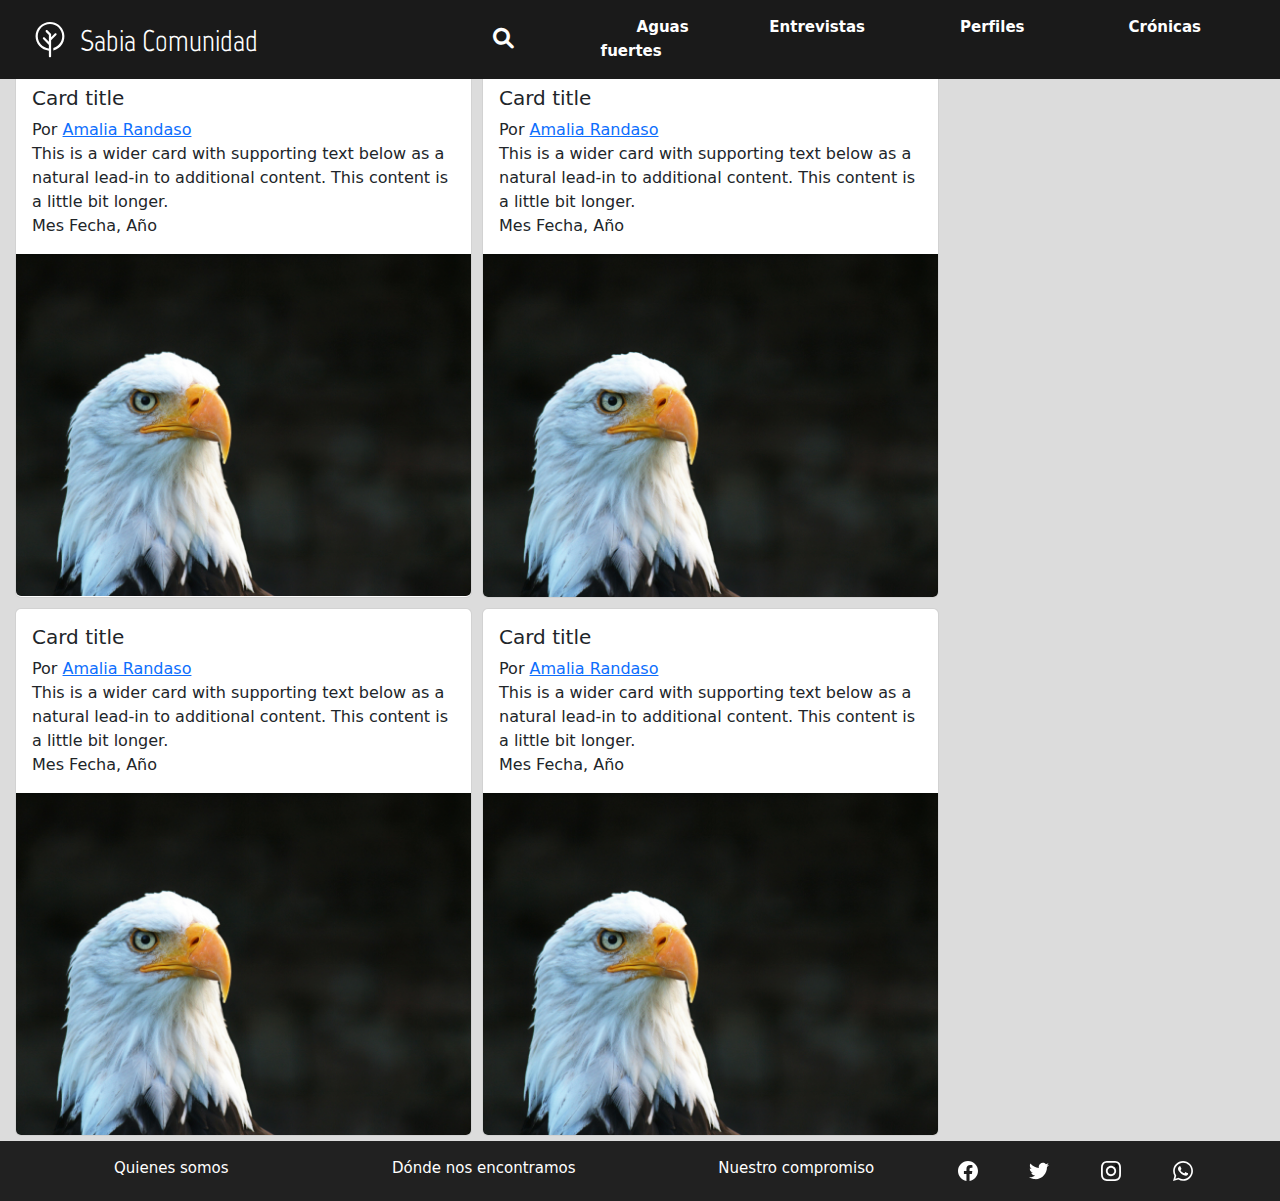
==== aguasfuertes/aguasfuertes.html @ 3b4dc3cc "aguasfuertes" ====
<!DOCTYPE html>
<html lang="es">

<head>
    <meta charset="UTF-8">
    <meta name="viewport" content="width=device-width, initial-scale=1.0">
    <title>Sabia Comunidad</title>
    Slider boostrap
    <link href="https://cdn.jsdelivr.net/npm/bootstrap@5.3.3/dist/css/bootstrap.min.css" rel="stylesheet"
        integrity="sha384-QWTKZyjpPEjISv5WaRU9OFeRpok6YctnYmDr5pNlyT2bRjXh0JMhjY6hW+ALEwIH" crossorigin="anonymous">
   
    <link rel="stylesheet" href="../estilomenu.css">
    <link rel="stylesheet" href="aguasfuertes.css">
    <link rel="stylesheet" href="https://cdnjs.cloudflare.com/ajax/libs/font-awesome/6.0.0-beta3/css/all.min.css">



    <!-- tipografías -->
    <link rel="preconnect" href="https://fonts.googleapis.com">
    <link rel="preconnect" href="https://fonts.gstatic.com" crossorigin>

    <link href="https://fonts.googleapis.com/css2?family=Marvel:ital,wght@0,400;0,700;1,400;1,700&display=swap"
        rel="stylesheet">

    <link href="https://fonts.googleapis.com/css2?family=DM+Serif+Text:ital@0;1&display=swap" rel="stylesheet">
</head>

<body>
    <header>
        <div class="logo-title">
            <div class="logo">
                <a href="../index.html">
                    <svg version="1.1" viewBox="0 0 36 36" preserveAspectRatio="xMidYMid meet" xmlns="http://www.w3.org/2000/svg" xmlns:xlink="http://www.w3.org/1999/xlink" id="logo-svg">
                    <path d="M30.6,11.7C29.2,5.8,24,1.7,18,1.7c-7.2,0-13,5.8-13,13c0,6.8,5.3,12.4,12,12.9v5c0,0.6,0.4,1,1,1s1-0.4,1-1v-5v-2V22
                    c0,0,0,0,0-0.1v-3.6l4.7-4.7c0.4-0.4,0.4-1,0-1.4c-0.4-0.4-1-0.4-1.4,0L19,15.6v-3l-3.3-3.3c-0.4-0.4-1-0.4-1.4,0
                    c-0.4,0.4-0.4,1,0,1.4l2.7,2.7v6.2l-3.8-3.8c-0.4-0.4-1-0.4-1.4,0c-0.4,0.4-0.4,1,0,1.4l5.2,5.2v3.2c-5.6-0.5-10-5.2-10-10.9
                    c0-6.1,4.9-11,11-11s11,4.9,11,11c0,4.9-3.3,9.2-8,10.6v2.1C28,25.7,32.3,18.7,30.6,11.7z" class="clr-i-outline clr-i-outline-path-1">
                    </path>
                    <rect x="0" y="0" fill-opacity="0"/></svg>
                </a>
            </div>
            <a href="../index.html"><h1>Sabia Comunidad</h1></a>
        </div>
        <div class="search-icon" onclick="toggleSearch()">
            <i class="fas fa-search"></i>
        </div>
        <nav>
            <ul>
                <li><a href="#" id="seccion1">Aguas fuertes</a>
                    <ul class="menu-desplegable">
                    </ul>
                </li>
                <li><a href="#" id="seccion2">Entrevistas</a>
                    <ul class="menu-desplegable">
                    </ul>
                </li>
                <li><a href="#" id="seccion3">Perfiles</a>
                    <ul class="menu-desplegable">
                    </ul>
                </li>
                <li><a href="#" id="seccion4">Crónicas</a>
                    <ul class="menu-desplegable">
                    </ul>
                </li>
            </ul>
        </nav>
        <!-- Barra de búsqueda desplegable -->
        <div class="search-bar">
            <input type="text" placeholder="Buscar..." id="search-input">
            <button onclick="search()">Buscar</button>
        </div>
    </header>
<main>
    <div class="contenido-aguasfuertes">
        <div class="contenedor-card">
            <div class="card">
                <div class="card-body">
                  <h5 class="card-title">Card title</h5>
                  <p class="card-for">Por <a href="http://">Amalia Randaso</a></p>
                  <p class="card-text">This is a wider card with supporting text below as a natural lead-in to additional content. This content is a little bit longer.</p>
                  <p>Mes Fecha, Año</p>
                </div>
                    <img src="../recursos/1.jpg" class="card-img-bottom" alt="...">
              </div>
              <div class="card">
                <div class="card-body">
                  <h5 class="card-title">Card title</h5>
                  <p class="card-for">Por <a href="http://">Amalia Randaso</a></p>
                  <p class="card-text">This is a wider card with supporting text below as a natural lead-in to additional content. This content is a little bit longer.</p>
                  <p>Mes Fecha, Año</p>
                </div>
                    <img src="../recursos/1.jpg" class="card-img-bottom" alt="...">
              </div>
              <div class="card">
                <div class="card-body">
                  <h5 class="card-title">Card title</h5>
                  <p class="card-for">Por <a href="http://">Amalia Randaso</a></p>
                  <p class="card-text">This is a wider card with supporting text below as a natural lead-in to additional content. This content is a little bit longer.</p>
                  <p>Mes Fecha, Año</p>
                </div>
                    <img src="../recursos/1.jpg" class="card-img-bottom" alt="...">
              </div>
              <div class="card">
                <div class="card-body">
                  <h5 class="card-title">Card title</h5>
                  <p class="card-for">Por <a href="http://">Amalia Randaso</a></p>
                  <p class="card-text">This is a wider card with supporting text below as a natural lead-in to additional content. This content is a little bit longer.</p>
                  <p>Mes Fecha, Año</p>
                </div>
                    <img src="../recursos/1.jpg" class="card-img-bottom" alt="...">
              </div>
        </div>
    </div>
</main>
<!-- Footer con 4 secciones clickeables -->
<footer>
    <div class="footer-section"><a href="#">Quienes somos</a></div>
    <div class="footer-section"><a href="#">Dónde nos encontramos</a></div>
    <div class="footer-section"><a href="#">Nuestro compromiso</a></div>
    <div class="icon-contenedor">
        <div>
            <svg class="icono-redes" xmlns="http://www.w3.org/2000/svg" xmlns:xlink="http://www.w3.org/1999/xlink" version="1.1"
                id="Capa_1" x="0px" y="0px" viewBox="0 0 24 24" style="enable-background:new 0 0 24 24;"
                xml:space="preserve">
                <g>
                    <path class="color-redes"
                        d="M24,12.073c0,5.989-4.394,10.954-10.13,11.855v-8.363h2.789l0.531-3.46H13.87V9.86c0-0.947,0.464-1.869,1.95-1.869h1.509   V5.045c0,0-1.37-0.234-2.679-0.234c-2.734,0-4.52,1.657-4.52,4.656v2.637H7.091v3.46h3.039v8.363C4.395,23.025,0,18.061,0,12.073   c0-6.627,5.373-12,12-12S24,5.445,24,12.073z" />
                </g>
        </div>
        <div>
            <svg class="icono-redes" xmlns="http://www.w3.org/2000/svg" xmlns:xlink="http://www.w3.org/1999/xlink" version="1.1"
                id="Capa_1" x="0px" y="0px" viewBox="0 0 24 24" style="enable-background:new 0 0 24 24;"
                xml:space="preserve">
                <path class="color-redes" id="Logo_00000038394049246713568260000012923108920998390947_"
                    d="M21.543,7.104c0.014,0.211,0.014,0.423,0.014,0.636  c0,6.507-4.954,14.01-14.01,14.01v-0.004C4.872,21.75,2.252,20.984,0,19.539c0.389,0.047,0.78,0.07,1.172,0.071  c2.218,0.002,4.372-0.742,6.115-2.112c-2.107-0.04-3.955-1.414-4.6-3.42c0.738,0.142,1.498,0.113,2.223-0.084  c-2.298-0.464-3.95-2.483-3.95-4.827c0-0.021,0-0.042,0-0.062c0.685,0.382,1.451,0.593,2.235,0.616  C1.031,8.276,0.363,5.398,1.67,3.148c2.5,3.076,6.189,4.946,10.148,5.145c-0.397-1.71,0.146-3.502,1.424-4.705  c1.983-1.865,5.102-1.769,6.967,0.214c1.103-0.217,2.16-0.622,3.127-1.195c-0.368,1.14-1.137,2.108-2.165,2.724  C22.148,5.214,23.101,4.953,24,4.555C23.339,5.544,22.507,6.407,21.543,7.104z" />
        </div>
        <div>
            <svg class="icono-redes" xmlns="http://www.w3.org/2000/svg" xmlns:xlink="http://www.w3.org/1999/xlink" version="1.1"
                id="Capa_1" x="0px" y="0px" viewBox="0 0 24 24" style="enable-background:new 0 0 24 24;"
                xml:space="preserve">
                <g>
                    <path class="color-redes"
                        d="M12,2.162c3.204,0,3.584,0.012,4.849,0.07c1.308,0.06,2.655,0.358,3.608,1.311c0.962,0.962,1.251,2.296,1.311,3.608   c0.058,1.265,0.07,1.645,0.07,4.849c0,3.204-0.012,3.584-0.07,4.849c-0.059,1.301-0.364,2.661-1.311,3.608   c-0.962,0.962-2.295,1.251-3.608,1.311c-1.265,0.058-1.645,0.07-4.849,0.07s-3.584-0.012-4.849-0.07   c-1.291-0.059-2.669-0.371-3.608-1.311c-0.957-0.957-1.251-2.304-1.311-3.608c-0.058-1.265-0.07-1.645-0.07-4.849   c0-3.204,0.012-3.584,0.07-4.849c0.059-1.296,0.367-2.664,1.311-3.608c0.96-0.96,2.299-1.251,3.608-1.311   C8.416,2.174,8.796,2.162,12,2.162 M12,0C8.741,0,8.332,0.014,7.052,0.072C5.197,0.157,3.355,0.673,2.014,2.014   C0.668,3.36,0.157,5.198,0.072,7.052C0.014,8.332,0,8.741,0,12c0,3.259,0.014,3.668,0.072,4.948c0.085,1.853,0.603,3.7,1.942,5.038   c1.345,1.345,3.186,1.857,5.038,1.942C8.332,23.986,8.741,24,12,24c3.259,0,3.668-0.014,4.948-0.072   c1.854-0.085,3.698-0.602,5.038-1.942c1.347-1.347,1.857-3.184,1.942-5.038C23.986,15.668,24,15.259,24,12   c0-3.259-0.014-3.668-0.072-4.948c-0.085-1.855-0.602-3.698-1.942-5.038c-1.343-1.343-3.189-1.858-5.038-1.942   C15.668,0.014,15.259,0,12,0z M12,5.838c-3.403,0-6.162,2.759-6.162,6.162c0,3.403,2.759,6.162,6.162,6.162s6.162-2.759,6.162-6.162   C18.162,8.597,15.403,5.838,12,5.838z M12,16c-2.209,0-4-1.791-4-4s1.791-4,4-4s4,1.791,4,4S14.209,16,12,16z" />
                    <circle cx="18.406" cy="5.594" r="1.44" />
                </g>
        </div>
        <div>
            <svg class="icono-redes" xmlns="http://www.w3.org/2000/svg" xmlns:xlink="http://www.w3.org/1999/xlink" version="1.1"
                id="Capa_1" x="0px" y="0px" viewBox="0 0 24 24" style="enable-background:new 0 0 24 24;"
                xml:space="preserve">
                <g id="WA_Logo">
                    <g>
                        <path class="color-redes" style="fill-rule:evenodd;clip-rule:evenodd;"
                            d="M20.463,3.488C18.217,1.24,15.231,0.001,12.05,0    C5.495,0,0.16,5.334,0.157,11.892c-0.001,2.096,0.547,4.142,1.588,5.946L0.057,24l6.304-1.654    c1.737,0.948,3.693,1.447,5.683,1.448h0.005c6.554,0,11.89-5.335,11.893-11.893C23.944,8.724,22.708,5.735,20.463,3.488z     M12.05,21.785h-0.004c-1.774,0-3.513-0.477-5.031-1.378l-0.361-0.214l-3.741,0.981l0.999-3.648l-0.235-0.374    c-0.99-1.574-1.512-3.393-1.511-5.26c0.002-5.45,4.437-9.884,9.889-9.884c2.64,0,5.122,1.03,6.988,2.898    c1.866,1.869,2.893,4.352,2.892,6.993C21.932,17.351,17.498,21.785,12.05,21.785z M17.472,14.382    c-0.297-0.149-1.758-0.868-2.031-0.967c-0.272-0.099-0.47-0.149-0.669,0.148s-0.767,0.967-0.941,1.166    c-0.173,0.198-0.347,0.223-0.644,0.074c-0.297-0.149-1.255-0.462-2.39-1.475c-0.883-0.788-1.48-1.761-1.653-2.059    s-0.018-0.458,0.13-0.606c0.134-0.133,0.297-0.347,0.446-0.521C9.87,9.97,9.919,9.846,10.019,9.647    c0.099-0.198,0.05-0.372-0.025-0.521C9.919,8.978,9.325,7.515,9.078,6.92c-0.241-0.58-0.486-0.501-0.669-0.51    C8.236,6.401,8.038,6.4,7.839,6.4c-0.198,0-0.52,0.074-0.792,0.372c-0.272,0.298-1.04,1.017-1.04,2.479    c0,1.463,1.065,2.876,1.213,3.074c0.148,0.198,2.095,3.2,5.076,4.487c0.709,0.306,1.263,0.489,1.694,0.626    c0.712,0.226,1.36,0.194,1.872,0.118c0.571-0.085,1.758-0.719,2.006-1.413c0.248-0.694,0.248-1.29,0.173-1.413    C17.967,14.605,17.769,14.531,17.472,14.382z" />
                    </g>
                </g>
        </div>
    </div>
</footer>
<script src="https://cdn.jsdelivr.net/npm/bootstrap@5.3.3/dist/js/bootstrap.bundle.min.js" integrity="sha384-YvpcrYf0tY3lHB60NNkmXc5s9fDVZLESaAA55NDzOxhy9GkcIdslK1eN7N6jIeHz" crossorigin="anonymous"></script>
<!-- <script src="../script.js"></script> -->
</body>

</html>
---- estilomenu.css ----
* {
    margin: 0;
    padding: 0;
}

body {
    display: grid;
    grid-template-rows: auto 1fr auto;
    min-height: 100vh;
    overflow-x: hidden;
}

header {
    display: grid;
    grid-template-columns: 1fr auto 2fr;
    align-items: center;
    background-color: #1a1a1a;
    color: white;
    padding: 0px 0px;
    gap: 20px;
    position: fixed;
    z-index: 1000;
    width: 100vw;
}

.logo-title {
    display: flex;
    align-items: center;
    gap: 0px;
}

#logo-svg {
    padding: 5px;
    width: 60px;
    height: 50px;
    margin-left: 20px;
}

#logo-svg path {
    fill: white;
}

#logo-svg path:hover {
    fill: white;
}

header a {
    text-decoration: none;
}

header a h1 {
    font-family: "Marvel", sans-serif;
    color: white;
    margin-top: 0;
    font-size: 30px;
    padding-top: 10px;
}

header a h1:hover {
    color: white;
}

.search-icon {
    justify-self: right;
    font-size: 1.3rem;
    cursor: pointer;
    margin-left: 100px;
}

.search-bar {
    display: none;
    /* Oculto por defecto */
    position: absolute;
    top: 100%;
    left: 0;
    width: 100%;
    background-color: #3ab685;
    padding: 10px;
    z-index: 1;
}

.search-bar input {
    width: 80%;
    height: 25px;
    padding: 5px;
    border: none;
    border-radius: 5px;
    margin-right: 10px;
}

.search-bar button {
    padding: 3px 20px;
    border: none;
    background-color: #005a30;
    color: white;
    border-radius: 5px;
    cursor: pointer;
}

nav ul {
    list-style-type: none;
    display: flex;
    justify-content: space-around;
    gap: 0px;
    margin-right: 30px;
}

nav ul li {
    position: relative;
    margin-top: 15px;
    text-align: center;
    font-weight: 600;
    font-style: normal;
}

nav ul li a {
    color: white;
    text-decoration: none;
    padding-top: 5px;
    padding-bottom: 5px;
    padding-left: 30px;
    padding-right: 30px;
    font-size: 15px;
    transition: background-color 0.3s ease;
    border-radius: 4mm;
}

nav ul li:hover>a {
    background-color: #1f8a5d;
    border-radius: 4mm;
}

#seccion1 {
    padding-left: 32px;
    padding-right: 31px;
}

#seccion2 {
    padding-left: 42px;
    padding-right: 42px;
}

#seccion3 {
    padding-left: 53px;
    padding-right: 54px;
}

#seccion4 {
    padding-left: 50px;
    padding-right: 49px;
}

/* foooter */

footer {
    display: grid;
    grid-template-columns: repeat(4, 1fr);
    background-color: #212121;
    color: white;
    padding: 15px;
}

.footer-section {
    text-align: center;
}

.footer-section a {
    color: white;
    text-decoration: none;
    font-size: 15px;
    font-weight: 500;
    font-style: normal;
}

.footer-section a:hover {
    color: #40c88f;
}

.icon-contenedor {
    grid-template-columns: repeat(4, 1fr);
    flex-wrap: wrap;
    display: grid;
    margin-right: 25px;
}

p {
    margin-top: 0;
    margin-bottom: 0;
}

.icono-redes {
    width: 30px;
    height: 30px;
    cursor: pointer;
    padding: 5px;
}

.color-redes {
    fill: #ffffff;
}

.color-redes:hover {
    fill: #40c88f;
}
---- aguasfuertes/aguasfuertes.css ----
main {
    width: 100vw;
    display: grid;
    background-color: #dcdcdc;
}

.contenido-aguasfuertes {
    display: grid;
    grid-template-columns: repeat(4, 1fr);
    margin-top: 40px;
    margin-right: 10px;
    margin-left: 10px;  
    width: 97.3vw;
}
.contenedor-card {
    display: grid;
    grid-template-columns: repeat(2, 1fr);
    grid-column-start: 1;
    grid-column-end: 4;
}
.card {
    display: grid;
    margin: 5px;
}
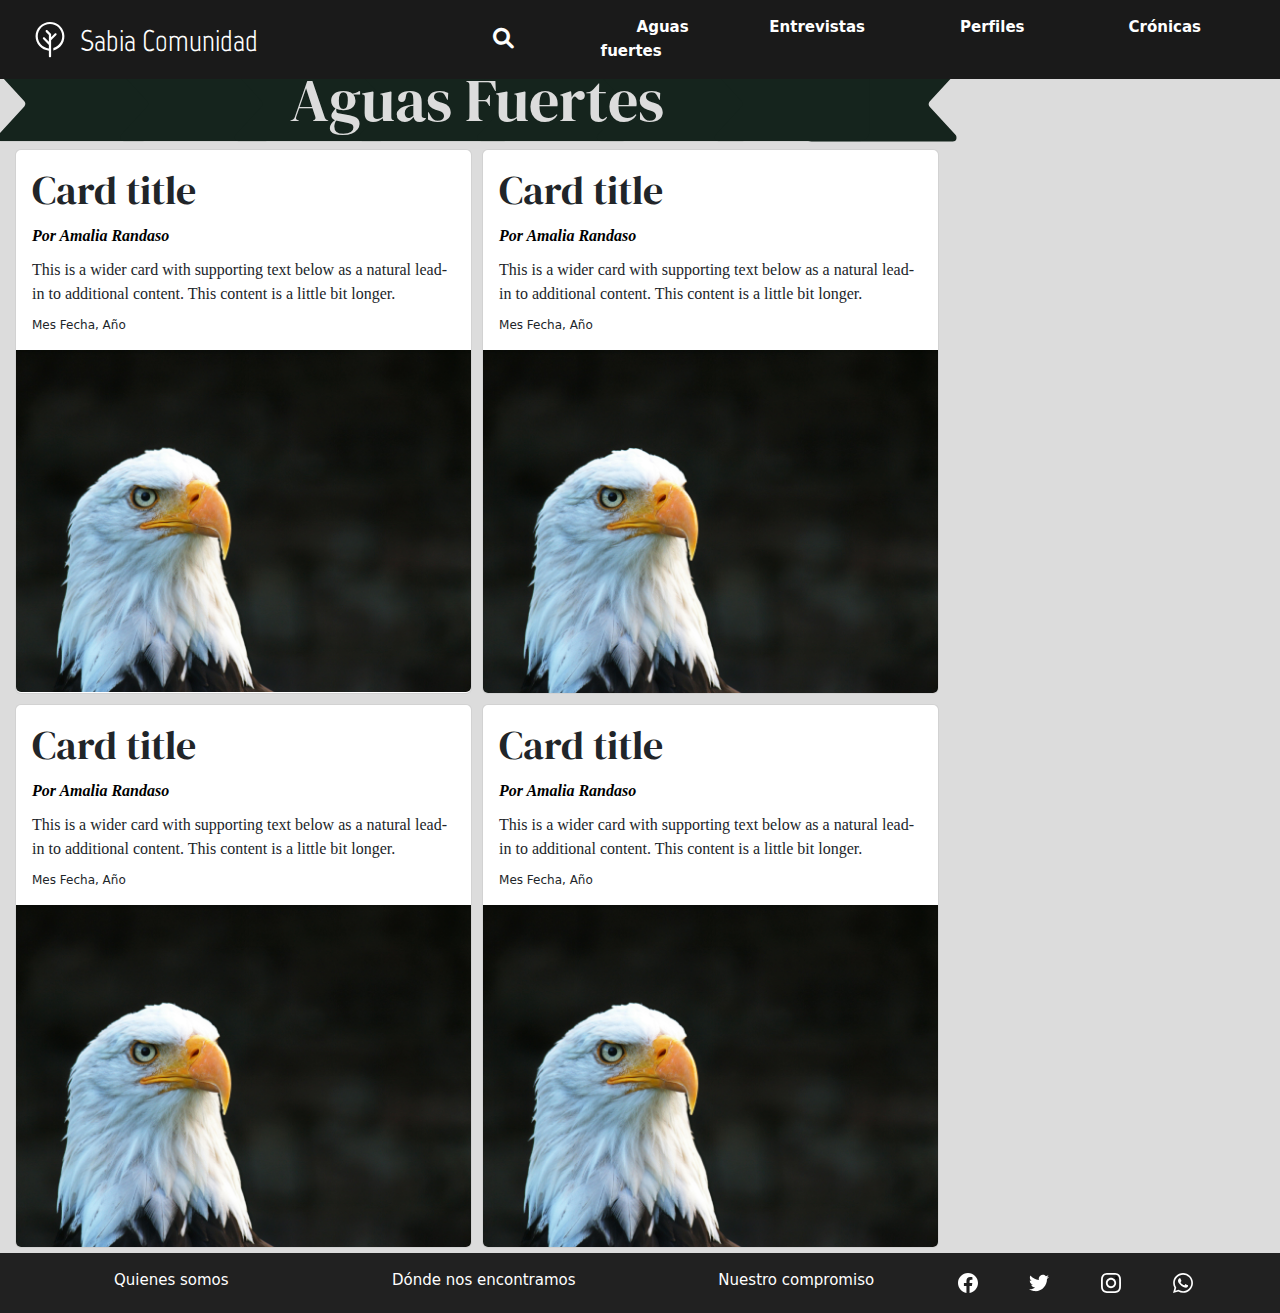
==== commit 93fa5d02: "seccion creada, etiqueta y colores asignados" ====
--- a/aguasfuertes/aguasfuertes.html
+++ b/aguasfuertes/aguasfuertes.html
@@ -8,7 +8,7 @@
     Slider boostrap
     <link href="https://cdn.jsdelivr.net/npm/bootstrap@5.3.3/dist/css/bootstrap.min.css" rel="stylesheet"
         integrity="sha384-QWTKZyjpPEjISv5WaRU9OFeRpok6YctnYmDr5pNlyT2bRjXh0JMhjY6hW+ALEwIH" crossorigin="anonymous">
-   
+
     <link rel="stylesheet" href="../estilomenu.css">
     <link rel="stylesheet" href="aguasfuertes.css">
     <link rel="stylesheet" href="https://cdnjs.cloudflare.com/ajax/libs/font-awesome/6.0.0-beta3/css/all.min.css">
@@ -22,7 +22,7 @@
     <link href="https://fonts.googleapis.com/css2?family=Marvel:ital,wght@0,400;0,700;1,400;1,700&display=swap"
         rel="stylesheet">
 
-    <link href="https://fonts.googleapis.com/css2?family=DM+Serif+Text:ital@0;1&display=swap" rel="stylesheet">
+    <link href="https://fonts.googleapis.com/css2?family=DM+Serif+Display:ital@0;1&display=swap" rel="stylesheet">
 </head>
 
 <body>
@@ -30,16 +30,21 @@
         <div class="logo-title">
             <div class="logo">
                 <a href="../index.html">
-                    <svg version="1.1" viewBox="0 0 36 36" preserveAspectRatio="xMidYMid meet" xmlns="http://www.w3.org/2000/svg" xmlns:xlink="http://www.w3.org/1999/xlink" id="logo-svg">
-                    <path d="M30.6,11.7C29.2,5.8,24,1.7,18,1.7c-7.2,0-13,5.8-13,13c0,6.8,5.3,12.4,12,12.9v5c0,0.6,0.4,1,1,1s1-0.4,1-1v-5v-2V22
+                    <svg version="1.1" viewBox="0 0 36 36" preserveAspectRatio="xMidYMid meet"
+                        xmlns="http://www.w3.org/2000/svg" xmlns:xlink="http://www.w3.org/1999/xlink" id="logo-svg">
+                        <path d="M30.6,11.7C29.2,5.8,24,1.7,18,1.7c-7.2,0-13,5.8-13,13c0,6.8,5.3,12.4,12,12.9v5c0,0.6,0.4,1,1,1s1-0.4,1-1v-5v-2V22
                     c0,0,0,0,0-0.1v-3.6l4.7-4.7c0.4-0.4,0.4-1,0-1.4c-0.4-0.4-1-0.4-1.4,0L19,15.6v-3l-3.3-3.3c-0.4-0.4-1-0.4-1.4,0
                     c-0.4,0.4-0.4,1,0,1.4l2.7,2.7v6.2l-3.8-3.8c-0.4-0.4-1-0.4-1.4,0c-0.4,0.4-0.4,1,0,1.4l5.2,5.2v3.2c-5.6-0.5-10-5.2-10-10.9
-                    c0-6.1,4.9-11,11-11s11,4.9,11,11c0,4.9-3.3,9.2-8,10.6v2.1C28,25.7,32.3,18.7,30.6,11.7z" class="clr-i-outline clr-i-outline-path-1">
-                    </path>
-                    <rect x="0" y="0" fill-opacity="0"/></svg>
+                    c0-6.1,4.9-11,11-11s11,4.9,11,11c0,4.9-3.3,9.2-8,10.6v2.1C28,25.7,32.3,18.7,30.6,11.7z"
+                            class="clr-i-outline clr-i-outline-path-1">
+                        </path>
+                        <rect x="0" y="0" fill-opacity="0" />
+                    </svg>
                 </a>
             </div>
-            <a href="../index.html"><h1>Sabia Comunidad</h1></a>
+            <a href="../index.html">
+                <h1>Sabia Comunidad</h1>
+            </a>
         </div>
         <div class="search-icon" onclick="toggleSearch()">
             <i class="fas fa-search"></i>
@@ -70,95 +75,187 @@
             <button onclick="search()">Buscar</button>
         </div>
     </header>
-<main>
-    <div class="contenido-aguasfuertes">
-        <div class="contenedor-card">
-            <div class="card">
-                <div class="card-body">
-                  <h5 class="card-title">Card title</h5>
-                  <p class="card-for">Por <a href="http://">Amalia Randaso</a></p>
-                  <p class="card-text">This is a wider card with supporting text below as a natural lead-in to additional content. This content is a little bit longer.</p>
-                  <p>Mes Fecha, Año</p>
-                </div>
-                    <img src="../recursos/1.jpg" class="card-img-bottom" alt="...">
-              </div>
-              <div class="card">
-                <div class="card-body">
-                  <h5 class="card-title">Card title</h5>
-                  <p class="card-for">Por <a href="http://">Amalia Randaso</a></p>
-                  <p class="card-text">This is a wider card with supporting text below as a natural lead-in to additional content. This content is a little bit longer.</p>
-                  <p>Mes Fecha, Año</p>
-                </div>
-                    <img src="../recursos/1.jpg" class="card-img-bottom" alt="...">
-              </div>
-              <div class="card">
-                <div class="card-body">
-                  <h5 class="card-title">Card title</h5>
-                  <p class="card-for">Por <a href="http://">Amalia Randaso</a></p>
-                  <p class="card-text">This is a wider card with supporting text below as a natural lead-in to additional content. This content is a little bit longer.</p>
-                  <p>Mes Fecha, Año</p>
-                </div>
-                    <img src="../recursos/1.jpg" class="card-img-bottom" alt="...">
-              </div>
-              <div class="card">
-                <div class="card-body">
-                  <h5 class="card-title">Card title</h5>
-                  <p class="card-for">Por <a href="http://">Amalia Randaso</a></p>
-                  <p class="card-text">This is a wider card with supporting text below as a natural lead-in to additional content. This content is a little bit longer.</p>
-                  <p>Mes Fecha, Año</p>
-                </div>
-                    <img src="../recursos/1.jpg" class="card-img-bottom" alt="...">
-              </div>
-        </div>
-    </div>
-</main>
-<!-- Footer con 4 secciones clickeables -->
-<footer>
-    <div class="footer-section"><a href="#">Quienes somos</a></div>
-    <div class="footer-section"><a href="#">Dónde nos encontramos</a></div>
-    <div class="footer-section"><a href="#">Nuestro compromiso</a></div>
-    <div class="icon-contenedor">
-        <div>
-            <svg class="icono-redes" xmlns="http://www.w3.org/2000/svg" xmlns:xlink="http://www.w3.org/1999/xlink" version="1.1"
-                id="Capa_1" x="0px" y="0px" viewBox="0 0 24 24" style="enable-background:new 0 0 24 24;"
-                xml:space="preserve">
-                <g>
-                    <path class="color-redes"
-                        d="M24,12.073c0,5.989-4.394,10.954-10.13,11.855v-8.363h2.789l0.531-3.46H13.87V9.86c0-0.947,0.464-1.869,1.95-1.869h1.509   V5.045c0,0-1.37-0.234-2.679-0.234c-2.734,0-4.52,1.657-4.52,4.656v2.637H7.091v3.46h3.039v8.363C4.395,23.025,0,18.061,0,12.073   c0-6.627,5.373-12,12-12S24,5.445,24,12.073z" />
-                </g>
-        </div>
-        <div>
-            <svg class="icono-redes" xmlns="http://www.w3.org/2000/svg" xmlns:xlink="http://www.w3.org/1999/xlink" version="1.1"
-                id="Capa_1" x="0px" y="0px" viewBox="0 0 24 24" style="enable-background:new 0 0 24 24;"
-                xml:space="preserve">
-                <path class="color-redes" id="Logo_00000038394049246713568260000012923108920998390947_"
-                    d="M21.543,7.104c0.014,0.211,0.014,0.423,0.014,0.636  c0,6.507-4.954,14.01-14.01,14.01v-0.004C4.872,21.75,2.252,20.984,0,19.539c0.389,0.047,0.78,0.07,1.172,0.071  c2.218,0.002,4.372-0.742,6.115-2.112c-2.107-0.04-3.955-1.414-4.6-3.42c0.738,0.142,1.498,0.113,2.223-0.084  c-2.298-0.464-3.95-2.483-3.95-4.827c0-0.021,0-0.042,0-0.062c0.685,0.382,1.451,0.593,2.235,0.616  C1.031,8.276,0.363,5.398,1.67,3.148c2.5,3.076,6.189,4.946,10.148,5.145c-0.397-1.71,0.146-3.502,1.424-4.705  c1.983-1.865,5.102-1.769,6.967,0.214c1.103-0.217,2.16-0.622,3.127-1.195c-0.368,1.14-1.137,2.108-2.165,2.724  C22.148,5.214,23.101,4.953,24,4.555C23.339,5.544,22.507,6.407,21.543,7.104z" />
-        </div>
-        <div>
-            <svg class="icono-redes" xmlns="http://www.w3.org/2000/svg" xmlns:xlink="http://www.w3.org/1999/xlink" version="1.1"
-                id="Capa_1" x="0px" y="0px" viewBox="0 0 24 24" style="enable-background:new 0 0 24 24;"
-                xml:space="preserve">
-                <g>
-                    <path class="color-redes"
-                        d="M12,2.162c3.204,0,3.584,0.012,4.849,0.07c1.308,0.06,2.655,0.358,3.608,1.311c0.962,0.962,1.251,2.296,1.311,3.608   c0.058,1.265,0.07,1.645,0.07,4.849c0,3.204-0.012,3.584-0.07,4.849c-0.059,1.301-0.364,2.661-1.311,3.608   c-0.962,0.962-2.295,1.251-3.608,1.311c-1.265,0.058-1.645,0.07-4.849,0.07s-3.584-0.012-4.849-0.07   c-1.291-0.059-2.669-0.371-3.608-1.311c-0.957-0.957-1.251-2.304-1.311-3.608c-0.058-1.265-0.07-1.645-0.07-4.849   c0-3.204,0.012-3.584,0.07-4.849c0.059-1.296,0.367-2.664,1.311-3.608c0.96-0.96,2.299-1.251,3.608-1.311   C8.416,2.174,8.796,2.162,12,2.162 M12,0C8.741,0,8.332,0.014,7.052,0.072C5.197,0.157,3.355,0.673,2.014,2.014   C0.668,3.36,0.157,5.198,0.072,7.052C0.014,8.332,0,8.741,0,12c0,3.259,0.014,3.668,0.072,4.948c0.085,1.853,0.603,3.7,1.942,5.038   c1.345,1.345,3.186,1.857,5.038,1.942C8.332,23.986,8.741,24,12,24c3.259,0,3.668-0.014,4.948-0.072   c1.854-0.085,3.698-0.602,5.038-1.942c1.347-1.347,1.857-3.184,1.942-5.038C23.986,15.668,24,15.259,24,12   c0-3.259-0.014-3.668-0.072-4.948c-0.085-1.855-0.602-3.698-1.942-5.038c-1.343-1.343-3.189-1.858-5.038-1.942   C15.668,0.014,15.259,0,12,0z M12,5.838c-3.403,0-6.162,2.759-6.162,6.162c0,3.403,2.759,6.162,6.162,6.162s6.162-2.759,6.162-6.162   C18.162,8.597,15.403,5.838,12,5.838z M12,16c-2.209,0-4-1.791-4-4s1.791-4,4-4s4,1.791,4,4S14.209,16,12,16z" />
-                    <circle cx="18.406" cy="5.594" r="1.44" />
-                </g>
-        </div>
-        <div>
-            <svg class="icono-redes" xmlns="http://www.w3.org/2000/svg" xmlns:xlink="http://www.w3.org/1999/xlink" version="1.1"
-                id="Capa_1" x="0px" y="0px" viewBox="0 0 24 24" style="enable-background:new 0 0 24 24;"
-                xml:space="preserve">
-                <g id="WA_Logo">
+    <main>
+        <div class="contenido-aguasfuertes">
+            <div class="title-seccion">
+                <svg id="etiqueta-seccion" xmlns="http://www.w3.org/2000/svg" xmlns:xlink="http://www.w3.org/1999/xlink"
+                    zoomAndPan="magnify" viewBox="0 0 750 149.999998" preserveAspectRatio="xMidYMid meet"
+                    version="1.0">
+                    <defs>
+                        <clipPath id="e9609f2dfe">
+                            <path d="M 15.222656 46 L 131.25 46 L 131.25 103 L 15.222656 103 Z M 15.222656 46 "
+                                clip-rule="nonzero" />
+                        </clipPath>
+                        <clipPath id="69e6acf1f1">
+                            <path d="M 618.75 47 L 734.777344 47 L 734.777344 104 L 618.75 104 Z M 618.75 47 "
+                                clip-rule="nonzero" />
+                        </clipPath>
+                        <clipPath id="abe39924ab">
+                            <path
+                                d="M 107.367188 46 L 223.394531 46 L 223.394531 103 L 107.367188 103 Z M 107.367188 46 "
+                                clip-rule="nonzero" />
+                        </clipPath>
+                        <clipPath id="b43984cad2">
+                            <path
+                                d="M 193.214844 46 L 309.242188 46 L 309.242188 103 L 193.214844 103 Z M 193.214844 46 "
+                                clip-rule="nonzero" />
+                        </clipPath>
+                        <clipPath id="9ae25cbdaf">
+                            <path
+                                d="M 286.226562 46 L 402.253906 46 L 402.253906 103 L 286.226562 103 Z M 286.226562 46 "
+                                clip-rule="nonzero" />
+                        </clipPath>
+                        <clipPath id="f8acc30519">
+                            <path d="M 375.222656 46 L 491.25 46 L 491.25 103 L 375.222656 103 Z M 375.222656 46 "
+                                clip-rule="nonzero" />
+                        </clipPath>
+                        <clipPath id="58c76d4a36">
+                            <path
+                                d="M 464.949219 46 L 580.976562 46 L 580.976562 103 L 464.949219 103 Z M 464.949219 46 "
+                                clip-rule="nonzero" />
+                        </clipPath>
+                        <clipPath id="1d86de915f">
+                            <path
+                                d="M 553.195312 46 L 669.222656 46 L 669.222656 103 L 553.195312 103 Z M 553.195312 46 "
+                                clip-rule="nonzero" />
+                        </clipPath>
+                    </defs>
+                    <g clip-path="url(#e9609f2dfe)">
+                        <path
+                            d="M 131.472656 95.523438 L 131.472656 54.253906 C 131.472656 50.167969 128.160156 46.855469 124.074219 46.855469 L 18.089844 46.855469 C 16.953125 46.855469 15.921875 47.527344 15.464844 48.570312 C 15.007812 49.609375 15.207031 50.824219 15.976562 51.660156 L 35.496094 72.949219 C 36.5 74.046875 36.5 75.730469 35.496094 76.828125 L 15.976562 98.117188 C 15.207031 98.953125 15.007812 100.167969 15.464844 101.207031 C 15.921875 102.25 16.953125 102.921875 18.089844 102.921875 L 124.074219 102.921875 C 128.160156 102.921875 131.472656 99.609375 131.472656 95.523438 Z M 131.472656 95.523438 "
+                            fill-opacity="1" fill-rule="nonzero" />
+                    </g>
+                    <g clip-path="url(#69e6acf1f1)">
+                        <path
+                            d="M 618.527344 54.476562 L 618.527344 95.746094 C 618.527344 99.832031 621.839844 103.144531 625.925781 103.144531 L 731.910156 103.144531 C 733.046875 103.144531 734.078125 102.472656 734.535156 101.429688 C 734.992188 100.390625 734.792969 99.175781 734.023438 98.339844 L 714.503906 77.050781 C 713.5 75.953125 713.5 74.269531 714.503906 73.171875 L 734.023438 51.882812 C 734.792969 51.046875 734.992188 49.832031 734.535156 48.792969 C 734.078125 47.75 733.046875 47.078125 731.910156 47.078125 L 625.925781 47.078125 C 621.839844 47.078125 618.527344 50.390625 618.527344 54.476562 Z M 618.527344 54.476562 "
+                            fill-opacity="1" fill-rule="nonzero" />
+                    </g>
+                    <g clip-path="url(#abe39924ab)">
+                        <path
+                            d="M 223.617188 95.523438 L 223.617188 54.253906 C 223.617188 50.167969 220.308594 46.855469 216.222656 46.855469 L 110.238281 46.855469 C 109.097656 46.855469 108.070312 47.527344 107.613281 48.570312 C 107.152344 49.609375 107.355469 50.824219 108.125 51.660156 L 127.644531 72.949219 C 128.648438 74.046875 128.648438 75.730469 127.644531 76.828125 L 108.125 98.117188 C 107.355469 98.953125 107.152344 100.167969 107.613281 101.207031 C 108.070312 102.25 109.097656 102.921875 110.238281 102.921875 L 216.222656 102.921875 C 220.308594 102.921875 223.617188 99.609375 223.617188 95.523438 Z M 223.617188 95.523438 "
+                            fill-opacity="1" fill-rule="nonzero" />
+                    </g>
+                    <g clip-path="url(#b43984cad2)">
+                        <path
+                            d="M 309.464844 95.523438 L 309.464844 54.253906 C 309.464844 50.167969 306.152344 46.855469 302.066406 46.855469 L 196.082031 46.855469 C 194.945312 46.855469 193.914062 47.527344 193.457031 48.570312 C 193 49.609375 193.199219 50.824219 193.96875 51.660156 L 213.488281 72.949219 C 214.492188 74.046875 214.492188 75.730469 213.488281 76.828125 L 193.96875 98.117188 C 193.199219 98.953125 193 100.167969 193.457031 101.207031 C 193.914062 102.25 194.945312 102.921875 196.082031 102.921875 L 302.066406 102.921875 C 306.152344 102.921875 309.464844 99.609375 309.464844 95.523438 Z M 309.464844 95.523438 "
+                            fill-opacity="1" fill-rule="nonzero" />
+                    </g>
+                    <g clip-path="url(#9ae25cbdaf)">
+                        <path
+                            d="M 402.476562 95.523438 L 402.476562 54.253906 C 402.476562 50.167969 399.164062 46.855469 395.078125 46.855469 L 289.09375 46.855469 C 287.957031 46.855469 286.925781 47.527344 286.46875 48.570312 C 286.011719 49.609375 286.210938 50.824219 286.980469 51.660156 L 306.5 72.949219 C 307.503906 74.046875 307.503906 75.730469 306.5 76.828125 L 286.980469 98.117188 C 286.210938 98.953125 286.011719 100.167969 286.46875 101.207031 C 286.925781 102.25 287.957031 102.921875 289.09375 102.921875 L 395.078125 102.921875 C 399.164062 102.921875 402.476562 99.609375 402.476562 95.523438 Z M 402.476562 95.523438 "
+                            fill-opacity="1" fill-rule="nonzero" />
+                    </g>
+                    <g clip-path="url(#f8acc30519)">
+                        <path
+                            d="M 491.472656 95.523438 L 491.472656 54.253906 C 491.472656 50.167969 488.160156 46.855469 484.074219 46.855469 L 378.089844 46.855469 C 376.953125 46.855469 375.921875 47.527344 375.464844 48.570312 C 375.007812 49.609375 375.207031 50.824219 375.976562 51.660156 L 395.496094 72.949219 C 396.5 74.046875 396.5 75.730469 395.496094 76.828125 L 375.976562 98.117188 C 375.207031 98.953125 375.007812 100.167969 375.464844 101.207031 C 375.921875 102.25 376.953125 102.921875 378.089844 102.921875 L 484.074219 102.921875 C 488.160156 102.921875 491.472656 99.609375 491.472656 95.523438 Z M 491.472656 95.523438 "
+                            fill-opacity="1" fill-rule="nonzero" />
+                    </g>
+                    <g clip-path="url(#58c76d4a36)">
+                        <path
+                            d="M 581.199219 95.523438 L 581.199219 54.253906 C 581.199219 50.167969 577.886719 46.855469 573.800781 46.855469 L 467.816406 46.855469 C 466.679688 46.855469 465.648438 47.527344 465.191406 48.570312 C 464.734375 49.609375 464.933594 50.824219 465.703125 51.660156 L 485.222656 72.949219 C 486.226562 74.046875 486.226562 75.730469 485.222656 76.828125 L 465.703125 98.117188 C 464.933594 98.953125 464.734375 100.167969 465.191406 101.207031 C 465.648438 102.25 466.679688 102.921875 467.816406 102.921875 L 573.800781 102.921875 C 577.886719 102.921875 581.199219 99.609375 581.199219 95.523438 Z M 581.199219 95.523438 "
+                            fill-opacity="1" fill-rule="nonzero" />
+                    </g>
+                    <g clip-path="url(#1d86de915f)">
+                        <path
+                            d="M 669.445312 95.523438 L 669.445312 54.253906 C 669.445312 50.167969 666.132812 46.855469 662.046875 46.855469 L 556.0625 46.855469 C 554.925781 46.855469 553.894531 47.527344 553.4375 48.570312 C 552.980469 49.609375 553.179688 50.824219 553.949219 51.660156 L 573.46875 72.949219 C 574.472656 74.046875 574.472656 75.730469 573.46875 76.828125 L 553.949219 98.117188 C 553.179688 98.953125 552.980469 100.167969 553.4375 101.207031 C 553.894531 102.25 554.925781 102.921875 556.0625 102.921875 L 662.046875 102.921875 C 666.132812 102.921875 669.445312 99.609375 669.445312 95.523438 Z M 669.445312 95.523438 "
+                            fill-opacity="1" fill-rule="nonzero" />
+                    </g>
+                </svg>
+                <h1 class="seccion-entrada">Aguas Fuertes</h1>
+            </div>
+            <div class="contenedor-card">
+                <div class="card">
+                    <div class="card-body">
+                        <h5 class="card-title">Card title</h5>
+                        <p class="card-for">Por <a href="http://">Amalia Randaso</a></p>
+                        <p class="card-text">This is a wider card with supporting text below as a natural lead-in to
+                            additional content. This content is a little bit longer.</p>
+                        <p class="card-date">Mes Fecha, Año</p>
+                    </div>
+                    <img src="../recursos/1.jpg" class="card-img-bottom" alt="...">
+                </div>
+                <div class="card">
+                    <div class="card-body">
+                        <h5 class="card-title">Card title</h5>
+                        <p class="card-for">Por <a href="http://">Amalia Randaso</a></p>
+                        <p class="card-text">This is a wider card with supporting text below as a natural lead-in to
+                            additional content. This content is a little bit longer.</p>
+                        <p class="card-date">Mes Fecha, Año</p>
+                    </div>
+                    <img src="../recursos/1.jpg" class="card-img-bottom" alt="...">
+                </div>
+                <div class="card">
+                    <div class="card-body">
+                        <h5 class="card-title">Card title</h5>
+                        <p class="card-for">Por <a href="http://">Amalia Randaso</a></p>
+                        <p class="card-text">This is a wider card with supporting text below as a natural lead-in to
+                            additional content. This content is a little bit longer.</p>
+                        <p class="card-date">Mes Fecha, Año</p>
+                    </div>
+                    <img src="../recursos/1.jpg" class="card-img-bottom" alt="...">
+                </div>
+                <div class="card">
+                    <div class="card-body">
+                        <h5 class="card-title">Card title</h5>
+                        <p class="card-for">Por <a href="http://">Amalia Randaso</a></p>
+                        <p class="card-text">This is a wider card with supporting text below as a natural lead-in to
+                            additional content. This content is a little bit longer.</p>
+                        <p class="card-date">Mes Fecha, Año</p>
+                    </div>
+                    <img src="../recursos/1.jpg" class="card-img-bottom" alt="...">
+                </div>
+            </div>
+        </div>
+    </main>
+    <!-- Footer con 4 secciones clickeables -->
+    <footer>
+        <div class="footer-section"><a href="#">Quienes somos</a></div>
+        <div class="footer-section"><a href="#">Dónde nos encontramos</a></div>
+        <div class="footer-section"><a href="#">Nuestro compromiso</a></div>
+        <div class="icon-contenedor">
+            <div>
+                <svg class="icono-redes" xmlns="http://www.w3.org/2000/svg" xmlns:xlink="http://www.w3.org/1999/xlink"
+                    version="1.1" id="Capa_1" x="0px" y="0px" viewBox="0 0 24 24"
+                    style="enable-background:new 0 0 24 24;" xml:space="preserve">
                     <g>
-                        <path class="color-redes" style="fill-rule:evenodd;clip-rule:evenodd;"
-                            d="M20.463,3.488C18.217,1.24,15.231,0.001,12.05,0    C5.495,0,0.16,5.334,0.157,11.892c-0.001,2.096,0.547,4.142,1.588,5.946L0.057,24l6.304-1.654    c1.737,0.948,3.693,1.447,5.683,1.448h0.005c6.554,0,11.89-5.335,11.893-11.893C23.944,8.724,22.708,5.735,20.463,3.488z     M12.05,21.785h-0.004c-1.774,0-3.513-0.477-5.031-1.378l-0.361-0.214l-3.741,0.981l0.999-3.648l-0.235-0.374    c-0.99-1.574-1.512-3.393-1.511-5.26c0.002-5.45,4.437-9.884,9.889-9.884c2.64,0,5.122,1.03,6.988,2.898    c1.866,1.869,2.893,4.352,2.892,6.993C21.932,17.351,17.498,21.785,12.05,21.785z M17.472,14.382    c-0.297-0.149-1.758-0.868-2.031-0.967c-0.272-0.099-0.47-0.149-0.669,0.148s-0.767,0.967-0.941,1.166    c-0.173,0.198-0.347,0.223-0.644,0.074c-0.297-0.149-1.255-0.462-2.39-1.475c-0.883-0.788-1.48-1.761-1.653-2.059    s-0.018-0.458,0.13-0.606c0.134-0.133,0.297-0.347,0.446-0.521C9.87,9.97,9.919,9.846,10.019,9.647    c0.099-0.198,0.05-0.372-0.025-0.521C9.919,8.978,9.325,7.515,9.078,6.92c-0.241-0.58-0.486-0.501-0.669-0.51    C8.236,6.401,8.038,6.4,7.839,6.4c-0.198,0-0.52,0.074-0.792,0.372c-0.272,0.298-1.04,1.017-1.04,2.479    c0,1.463,1.065,2.876,1.213,3.074c0.148,0.198,2.095,3.2,5.076,4.487c0.709,0.306,1.263,0.489,1.694,0.626    c0.712,0.226,1.36,0.194,1.872,0.118c0.571-0.085,1.758-0.719,2.006-1.413c0.248-0.694,0.248-1.29,0.173-1.413    C17.967,14.605,17.769,14.531,17.472,14.382z" />
-                    </g>
-                </g>
-        </div>
-    </div>
-</footer>
-<script src="https://cdn.jsdelivr.net/npm/bootstrap@5.3.3/dist/js/bootstrap.bundle.min.js" integrity="sha384-YvpcrYf0tY3lHB60NNkmXc5s9fDVZLESaAA55NDzOxhy9GkcIdslK1eN7N6jIeHz" crossorigin="anonymous"></script>
-<!-- <script src="../script.js"></script> -->
+                        <path class="color-redes"
+                            d="M24,12.073c0,5.989-4.394,10.954-10.13,11.855v-8.363h2.789l0.531-3.46H13.87V9.86c0-0.947,0.464-1.869,1.95-1.869h1.509   V5.045c0,0-1.37-0.234-2.679-0.234c-2.734,0-4.52,1.657-4.52,4.656v2.637H7.091v3.46h3.039v8.363C4.395,23.025,0,18.061,0,12.073   c0-6.627,5.373-12,12-12S24,5.445,24,12.073z" />
+                    </g>
+            </div>
+            <div>
+                <svg class="icono-redes" xmlns="http://www.w3.org/2000/svg" xmlns:xlink="http://www.w3.org/1999/xlink"
+                    version="1.1" id="Capa_1" x="0px" y="0px" viewBox="0 0 24 24"
+                    style="enable-background:new 0 0 24 24;" xml:space="preserve">
+                    <path class="color-redes" id="Logo_00000038394049246713568260000012923108920998390947_"
+                        d="M21.543,7.104c0.014,0.211,0.014,0.423,0.014,0.636  c0,6.507-4.954,14.01-14.01,14.01v-0.004C4.872,21.75,2.252,20.984,0,19.539c0.389,0.047,0.78,0.07,1.172,0.071  c2.218,0.002,4.372-0.742,6.115-2.112c-2.107-0.04-3.955-1.414-4.6-3.42c0.738,0.142,1.498,0.113,2.223-0.084  c-2.298-0.464-3.95-2.483-3.95-4.827c0-0.021,0-0.042,0-0.062c0.685,0.382,1.451,0.593,2.235,0.616  C1.031,8.276,0.363,5.398,1.67,3.148c2.5,3.076,6.189,4.946,10.148,5.145c-0.397-1.71,0.146-3.502,1.424-4.705  c1.983-1.865,5.102-1.769,6.967,0.214c1.103-0.217,2.16-0.622,3.127-1.195c-0.368,1.14-1.137,2.108-2.165,2.724  C22.148,5.214,23.101,4.953,24,4.555C23.339,5.544,22.507,6.407,21.543,7.104z" />
+            </div>
+            <div>
+                <svg class="icono-redes" xmlns="http://www.w3.org/2000/svg" xmlns:xlink="http://www.w3.org/1999/xlink"
+                    version="1.1" id="Capa_1" x="0px" y="0px" viewBox="0 0 24 24"
+                    style="enable-background:new 0 0 24 24;" xml:space="preserve">
+                    <g>
+                        <path class="color-redes"
+                            d="M12,2.162c3.204,0,3.584,0.012,4.849,0.07c1.308,0.06,2.655,0.358,3.608,1.311c0.962,0.962,1.251,2.296,1.311,3.608   c0.058,1.265,0.07,1.645,0.07,4.849c0,3.204-0.012,3.584-0.07,4.849c-0.059,1.301-0.364,2.661-1.311,3.608   c-0.962,0.962-2.295,1.251-3.608,1.311c-1.265,0.058-1.645,0.07-4.849,0.07s-3.584-0.012-4.849-0.07   c-1.291-0.059-2.669-0.371-3.608-1.311c-0.957-0.957-1.251-2.304-1.311-3.608c-0.058-1.265-0.07-1.645-0.07-4.849   c0-3.204,0.012-3.584,0.07-4.849c0.059-1.296,0.367-2.664,1.311-3.608c0.96-0.96,2.299-1.251,3.608-1.311   C8.416,2.174,8.796,2.162,12,2.162 M12,0C8.741,0,8.332,0.014,7.052,0.072C5.197,0.157,3.355,0.673,2.014,2.014   C0.668,3.36,0.157,5.198,0.072,7.052C0.014,8.332,0,8.741,0,12c0,3.259,0.014,3.668,0.072,4.948c0.085,1.853,0.603,3.7,1.942,5.038   c1.345,1.345,3.186,1.857,5.038,1.942C8.332,23.986,8.741,24,12,24c3.259,0,3.668-0.014,4.948-0.072   c1.854-0.085,3.698-0.602,5.038-1.942c1.347-1.347,1.857-3.184,1.942-5.038C23.986,15.668,24,15.259,24,12   c0-3.259-0.014-3.668-0.072-4.948c-0.085-1.855-0.602-3.698-1.942-5.038c-1.343-1.343-3.189-1.858-5.038-1.942   C15.668,0.014,15.259,0,12,0z M12,5.838c-3.403,0-6.162,2.759-6.162,6.162c0,3.403,2.759,6.162,6.162,6.162s6.162-2.759,6.162-6.162   C18.162,8.597,15.403,5.838,12,5.838z M12,16c-2.209,0-4-1.791-4-4s1.791-4,4-4s4,1.791,4,4S14.209,16,12,16z" />
+                        <circle cx="18.406" cy="5.594" r="1.44" />
+                    </g>
+            </div>
+            <div>
+                <svg class="icono-redes" xmlns="http://www.w3.org/2000/svg" xmlns:xlink="http://www.w3.org/1999/xlink"
+                    version="1.1" id="Capa_1" x="0px" y="0px" viewBox="0 0 24 24"
+                    style="enable-background:new 0 0 24 24;" xml:space="preserve">
+                    <g id="WA_Logo">
+                        <g>
+                            <path class="color-redes" style="fill-rule:evenodd;clip-rule:evenodd;"
+                                d="M20.463,3.488C18.217,1.24,15.231,0.001,12.05,0    C5.495,0,0.16,5.334,0.157,11.892c-0.001,2.096,0.547,4.142,1.588,5.946L0.057,24l6.304-1.654    c1.737,0.948,3.693,1.447,5.683,1.448h0.005c6.554,0,11.89-5.335,11.893-11.893C23.944,8.724,22.708,5.735,20.463,3.488z     M12.05,21.785h-0.004c-1.774,0-3.513-0.477-5.031-1.378l-0.361-0.214l-3.741,0.981l0.999-3.648l-0.235-0.374    c-0.99-1.574-1.512-3.393-1.511-5.26c0.002-5.45,4.437-9.884,9.889-9.884c2.64,0,5.122,1.03,6.988,2.898    c1.866,1.869,2.893,4.352,2.892,6.993C21.932,17.351,17.498,21.785,12.05,21.785z M17.472,14.382    c-0.297-0.149-1.758-0.868-2.031-0.967c-0.272-0.099-0.47-0.149-0.669,0.148s-0.767,0.967-0.941,1.166    c-0.173,0.198-0.347,0.223-0.644,0.074c-0.297-0.149-1.255-0.462-2.39-1.475c-0.883-0.788-1.48-1.761-1.653-2.059    s-0.018-0.458,0.13-0.606c0.134-0.133,0.297-0.347,0.446-0.521C9.87,9.97,9.919,9.846,10.019,9.647    c0.099-0.198,0.05-0.372-0.025-0.521C9.919,8.978,9.325,7.515,9.078,6.92c-0.241-0.58-0.486-0.501-0.669-0.51    C8.236,6.401,8.038,6.4,7.839,6.4c-0.198,0-0.52,0.074-0.792,0.372c-0.272,0.298-1.04,1.017-1.04,2.479    c0,1.463,1.065,2.876,1.213,3.074c0.148,0.198,2.095,3.2,5.076,4.487c0.709,0.306,1.263,0.489,1.694,0.626    c0.712,0.226,1.36,0.194,1.872,0.118c0.571-0.085,1.758-0.719,2.006-1.413c0.248-0.694,0.248-1.29,0.173-1.413    C17.967,14.605,17.769,14.531,17.472,14.382z" />
+                        </g>
+                    </g>
+            </div>
+        </div>
+    </footer>
+    <script src="https://cdn.jsdelivr.net/npm/bootstrap@5.3.3/dist/js/bootstrap.bundle.min.js"
+        integrity="sha384-YvpcrYf0tY3lHB60NNkmXc5s9fDVZLESaAA55NDzOxhy9GkcIdslK1eN7N6jIeHz"
+        crossorigin="anonymous"></script>
+    <!-- <script src="../script.js"></script> -->
 </body>
 
 </html>--- a/aguasfuertes/aguasfuertes.css
+++ b/aguasfuertes/aguasfuertes.css
@@ -3,22 +3,81 @@
     display: grid;
     background-color: #dcdcdc;
 }
-
 .contenido-aguasfuertes {
     display: grid;
     grid-template-columns: repeat(4, 1fr);
     margin-top: 40px;
     margin-right: 10px;
-    margin-left: 10px;  
+    margin-left: 10px;
     width: 97.3vw;
 }
+.title-seccion {
+    display: flex;
+    grid-column-start: 1;
+    grid-column-end: 4;
+    text-align: center;
+    background-color: #dcdcdc;
+    align-items: center;
+    justify-content: center;
+}
+#etiqueta-seccion {
+    fill: #15241d;
+    width: 1000px;
+    height: 200px;
+    position: absolute;
+    
+}
+.seccion-entrada {
+    font-family: "DM Serif Display", serif;
+    font-size: 60px;
+    font-weight: 400;
+    font-style: normal;
+    color: #dcdcdc;
+    z-index: 1;
+}
+
 .contenedor-card {
     display: grid;
     grid-template-columns: repeat(2, 1fr);
     grid-column-start: 1;
     grid-column-end: 4;
 }
+
 .card {
     display: grid;
     margin: 5px;
+}
+
+.card-title {
+    font-family: "DM Serif Display", serif;
+    font-size: 40px;
+    font-weight: 400;
+    font-style: normal;
+}
+.card-for {
+    font-family: 'Times New Roman', Times, serif;
+    margin-top: 10px;
+    margin-bottom: 10px;
+    font-style: italic;
+    font-size: 16px;
+    font-weight: 600;
+    color: black;
+}
+.card-for a {
+    text-decoration: none;
+    color:rgb(0, 0, 0);
+}
+.card-for a:hover {
+    color: #198754;
+}
+.card-text {
+    font-family: Georgia, 'Times New Roman', Times, serif;
+    font-size: 16px;
+    margin-top: 10px;
+    margin-bottom: 10px;
+}
+.card-date {
+    font-family: system-ui,'Segoe UI','Open Sans', 'Helvetica Neue', sans-serif;
+    font-size: 12px;
+    margin-top: 10px;
 }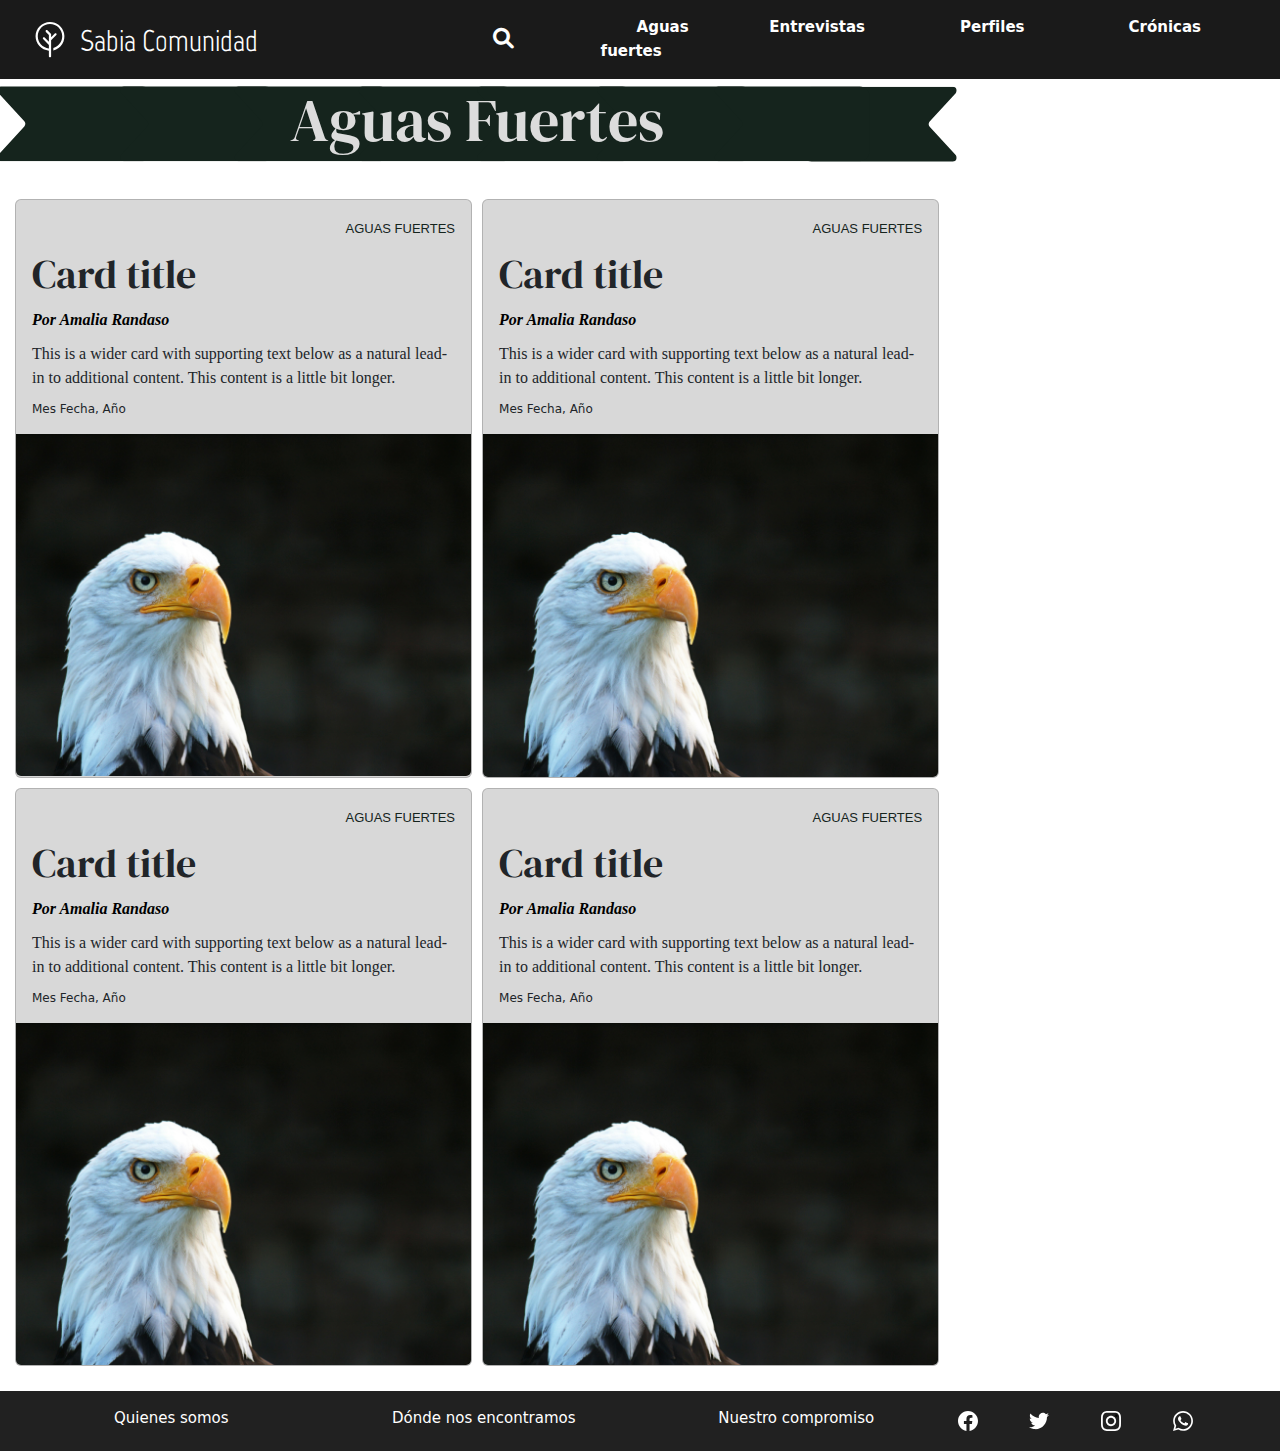
==== commit 79ae9c77: "#script agregado#" ====
--- a/aguasfuertes/aguasfuertes.html
+++ b/aguasfuertes/aguasfuertes.html
@@ -166,36 +166,40 @@
             <div class="contenedor-card">
                 <div class="card">
                     <div class="card-body">
-                        <h5 class="card-title">Card title</h5>
-                        <p class="card-for">Por <a href="http://">Amalia Randaso</a></p>
-                        <p class="card-text">This is a wider card with supporting text below as a natural lead-in to
-                            additional content. This content is a little bit longer.</p>
-                        <p class="card-date">Mes Fecha, Año</p>
-                    </div>
-                    <img src="../recursos/1.jpg" class="card-img-bottom" alt="...">
-                </div>
-                <div class="card">
-                    <div class="card-body">
-                        <h5 class="card-title">Card title</h5>
-                        <p class="card-for">Por <a href="http://">Amalia Randaso</a></p>
-                        <p class="card-text">This is a wider card with supporting text below as a natural lead-in to
-                            additional content. This content is a little bit longer.</p>
-                        <p class="card-date">Mes Fecha, Año</p>
-                    </div>
-                    <img src="../recursos/1.jpg" class="card-img-bottom" alt="...">
-                </div>
-                <div class="card">
-                    <div class="card-body">
-                        <h5 class="card-title">Card title</h5>
-                        <p class="card-for">Por <a href="http://">Amalia Randaso</a></p>
-                        <p class="card-text">This is a wider card with supporting text below as a natural lead-in to
-                            additional content. This content is a little bit longer.</p>
-                        <p class="card-date">Mes Fecha, Año</p>
-                    </div>
-                    <img src="../recursos/1.jpg" class="card-img-bottom" alt="...">
-                </div>
-                <div class="card">
-                    <div class="card-body">
+                        <p class="tipo-de-entrada"><a class="tipo-de-entrada-link" href="aguasfuertes.html">AGUAS FUERTES</a></p>
+                        <h5 class="card-title">Card title</h5>
+                        <p class="card-for">Por <a href="http://">Amalia Randaso</a></p>
+                        <p class="card-text">This is a wider card with supporting text below as a natural lead-in to
+                            additional content. This content is a little bit longer.</p>
+                        <p class="card-date">Mes Fecha, Año</p>
+                    </div>
+                    <img src="../recursos/1.jpg" class="card-img-bottom" alt="...">
+                </div>
+                <div class="card">
+                    <div class="card-body">
+                        <p class="tipo-de-entrada"><a class="tipo-de-entrada-link" href="aguasfuertes.html">AGUAS FUERTES</a></p>
+                        <h5 class="card-title">Card title</h5>
+                        <p class="card-for">Por <a href="http://">Amalia Randaso</a></p>
+                        <p class="card-text">This is a wider card with supporting text below as a natural lead-in to
+                            additional content. This content is a little bit longer.</p>
+                        <p class="card-date">Mes Fecha, Año</p>
+                    </div>
+                    <img src="../recursos/1.jpg" class="card-img-bottom" alt="...">
+                </div>
+                <div class="card">
+                    <div class="card-body">
+                        <p class="tipo-de-entrada"><a class="tipo-de-entrada-link" href="aguasfuertes.html">AGUAS FUERTES</a></p>
+                        <h5 class="card-title">Card title</h5>
+                        <p class="card-for">Por <a href="http://">Amalia Randaso</a></p>
+                        <p class="card-text">This is a wider card with supporting text below as a natural lead-in to
+                            additional content. This content is a little bit longer.</p>
+                        <p class="card-date">Mes Fecha, Año</p>
+                    </div>
+                    <img src="../recursos/1.jpg" class="card-img-bottom" alt="...">
+                </div>
+                <div class="card">
+                    <div class="card-body">
+                        <p class="tipo-de-entrada"><a class="tipo-de-entrada-link" href="aguasfuertes.html">AGUAS FUERTES</a></p>
                         <h5 class="card-title">Card title</h5>
                         <p class="card-for">Por <a href="http://">Amalia Randaso</a></p>
                         <p class="card-text">This is a wider card with supporting text below as a natural lead-in to
@@ -255,7 +259,7 @@
     <script src="https://cdn.jsdelivr.net/npm/bootstrap@5.3.3/dist/js/bootstrap.bundle.min.js"
         integrity="sha384-YvpcrYf0tY3lHB60NNkmXc5s9fDVZLESaAA55NDzOxhy9GkcIdslK1eN7N6jIeHz"
         crossorigin="anonymous"></script>
-    <!-- <script src="../script.js"></script> -->
+    <script src="script.js"></script>
 </body>
 
 </html>--- a/aguasfuertes/aguasfuertes.css
+++ b/aguasfuertes/aguasfuertes.css
@@ -1,7 +1,7 @@
 main {
     width: 100vw;
     display: grid;
-    background-color: #dcdcdc;
+    background-color: #ffffff;
 }
 .contenido-aguasfuertes {
     display: grid;
@@ -9,6 +9,7 @@
     margin-top: 40px;
     margin-right: 10px;
     margin-left: 10px;
+    margin-bottom: 20px;
     width: 97.3vw;
 }
 .title-seccion {
@@ -16,9 +17,11 @@
     grid-column-start: 1;
     grid-column-end: 4;
     text-align: center;
-    background-color: #dcdcdc;
+    background-color: #ffffff;
     align-items: center;
     justify-content: center;
+    margin-top: 20px;
+    margin-bottom: 30px;
 }
 #etiqueta-seccion {
     fill: #15241d;
@@ -46,6 +49,7 @@
 .card {
     display: grid;
     margin: 5px;
+    background-color: #d8d8d8;
 }
 
 .card-title {
@@ -53,6 +57,17 @@
     font-size: 40px;
     font-weight: 400;
     font-style: normal;
+}
+.tipo-de-entrada {
+    text-align: right;
+    margin-bottom: 10px;
+}
+.tipo-de-entrada-link {
+    font-family: 'Segoe UI', Tahoma, Geneva, Verdana, sans-serif;
+    text-decoration: none;
+    font-size: 13px;
+    color: #15241d;
+    text-align: center;
 }
 .card-for {
     font-family: 'Times New Roman', Times, serif;
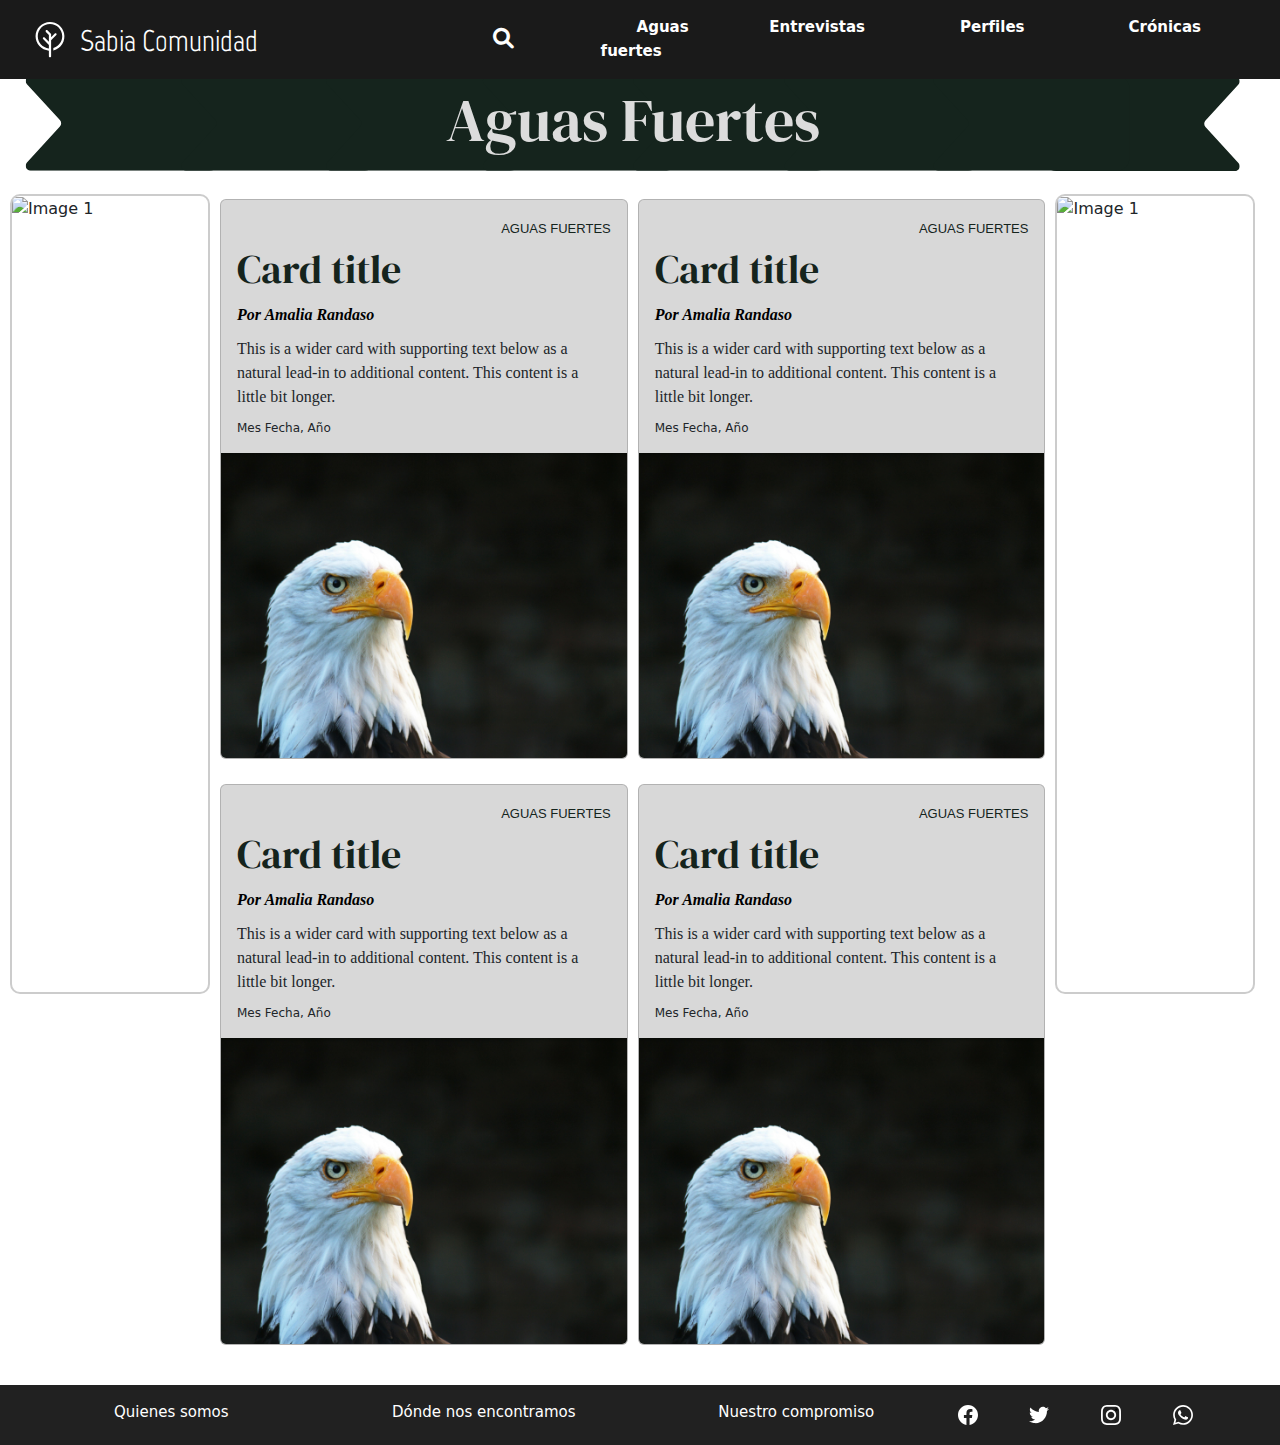
==== commit a0cf59f7: "slider agregados" ====
--- a/aguasfuertes/aguasfuertes.html
+++ b/aguasfuertes/aguasfuertes.html
@@ -79,8 +79,7 @@
         <div class="contenido-aguasfuertes">
             <div class="title-seccion">
                 <svg id="etiqueta-seccion" xmlns="http://www.w3.org/2000/svg" xmlns:xlink="http://www.w3.org/1999/xlink"
-                    zoomAndPan="magnify" viewBox="0 0 750 149.999998" preserveAspectRatio="xMidYMid meet"
-                    version="1.0">
+                    zoomAndPan="magnify" viewBox="0 0 750 149.999998" preserveAspectRatio="xMidYMid meet" version="1.0">
                     <defs>
                         <clipPath id="e9609f2dfe">
                             <path d="M 15.222656 46 L 131.25 46 L 131.25 103 L 15.222656 103 Z M 15.222656 46 "
@@ -163,50 +162,84 @@
                 </svg>
                 <h1 class="seccion-entrada">Aguas Fuertes</h1>
             </div>
+            <div class="contenido-slider-1">
+                <div class="carousel-container">
+                    <div class="carousel-slides">
+                        <div class="carousel-slide">
+                            <img src="https://via.placeholder.com/500x800/FF5733/FFFFFF?text=Image+1" alt="Image 1">
+                        </div>
+                        <div class="carousel-slide">
+                            <img src="https://via.placeholder.com/500x800/33FF57/FFFFFF?text=Image+2" alt="Image 2">
+                        </div>
+                        <div class="carousel-slide">
+                            <img src="https://via.placeholder.com/500x800/3357FF/FFFFFF?text=Image+3" alt="Image 3">
+                        </div>
+                    </div>
+                </div>
+            </div>
             <div class="contenedor-card">
                 <div class="card">
                     <div class="card-body">
-                        <p class="tipo-de-entrada"><a class="tipo-de-entrada-link" href="aguasfuertes.html">AGUAS FUERTES</a></p>
-                        <h5 class="card-title">Card title</h5>
-                        <p class="card-for">Por <a href="http://">Amalia Randaso</a></p>
-                        <p class="card-text">This is a wider card with supporting text below as a natural lead-in to
-                            additional content. This content is a little bit longer.</p>
-                        <p class="card-date">Mes Fecha, Año</p>
-                    </div>
-                    <img src="../recursos/1.jpg" class="card-img-bottom" alt="...">
-                </div>
-                <div class="card">
-                    <div class="card-body">
-                        <p class="tipo-de-entrada"><a class="tipo-de-entrada-link" href="aguasfuertes.html">AGUAS FUERTES</a></p>
-                        <h5 class="card-title">Card title</h5>
-                        <p class="card-for">Por <a href="http://">Amalia Randaso</a></p>
-                        <p class="card-text">This is a wider card with supporting text below as a natural lead-in to
-                            additional content. This content is a little bit longer.</p>
-                        <p class="card-date">Mes Fecha, Año</p>
-                    </div>
-                    <img src="../recursos/1.jpg" class="card-img-bottom" alt="...">
-                </div>
-                <div class="card">
-                    <div class="card-body">
-                        <p class="tipo-de-entrada"><a class="tipo-de-entrada-link" href="aguasfuertes.html">AGUAS FUERTES</a></p>
-                        <h5 class="card-title">Card title</h5>
-                        <p class="card-for">Por <a href="http://">Amalia Randaso</a></p>
-                        <p class="card-text">This is a wider card with supporting text below as a natural lead-in to
-                            additional content. This content is a little bit longer.</p>
-                        <p class="card-date">Mes Fecha, Año</p>
-                    </div>
-                    <img src="../recursos/1.jpg" class="card-img-bottom" alt="...">
-                </div>
-                <div class="card">
-                    <div class="card-body">
-                        <p class="tipo-de-entrada"><a class="tipo-de-entrada-link" href="aguasfuertes.html">AGUAS FUERTES</a></p>
-                        <h5 class="card-title">Card title</h5>
-                        <p class="card-for">Por <a href="http://">Amalia Randaso</a></p>
-                        <p class="card-text">This is a wider card with supporting text below as a natural lead-in to
-                            additional content. This content is a little bit longer.</p>
-                        <p class="card-date">Mes Fecha, Año</p>
-                    </div>
-                    <img src="../recursos/1.jpg" class="card-img-bottom" alt="...">
+                        <p class="tipo-de-entrada"><a class="tipo-de-entrada-link" href="aguasfuertes.html">AGUAS
+                                FUERTES</a></p>
+                        <h5 class="card-title"><a href="http://">Card title</a></h5>
+                        <p class="card-for">Por <a href="http://">Amalia Randaso</a></p>
+                        <p class="card-text">This is a wider card with supporting text below as a natural lead-in to
+                            additional content. This content is a little bit longer.</p>
+                        <p class="card-date">Mes Fecha, Año</p>
+                    </div>
+                    <img src="../recursos/1.jpg" class="card-img-bottom" alt="...">
+                </div>
+                <div class="card">
+                    <div class="card-body">
+                        <p class="tipo-de-entrada"><a class="tipo-de-entrada-link" href="aguasfuertes.html">AGUAS
+                                FUERTES</a></p>
+                        <h5 class="card-title"><a href="http://">Card title</a></h5>
+                        <p class="card-for">Por <a href="http://">Amalia Randaso</a></p>
+                        <p class="card-text">This is a wider card with supporting text below as a natural lead-in to
+                            additional content. This content is a little bit longer.</p>
+                        <p class="card-date">Mes Fecha, Año</p>
+                    </div>
+                    <img src="../recursos/1.jpg" class="card-img-bottom" alt="...">
+                </div>
+                <div class="card">
+                    <div class="card-body">
+                        <p class="tipo-de-entrada"><a class="tipo-de-entrada-link" href="aguasfuertes.html">AGUAS
+                                FUERTES</a></p>
+                        <h5 class="card-title"><a href="http://">Card title</a></h5>
+                        <p class="card-for">Por <a href="http://">Amalia Randaso</a></p>
+                        <p class="card-text">This is a wider card with supporting text below as a natural lead-in to
+                            additional content. This content is a little bit longer.</p>
+                        <p class="card-date">Mes Fecha, Año</p>
+                    </div>
+                    <img src="../recursos/1.jpg" class="card-img-bottom" alt="...">
+                </div>
+                <div class="card">
+                    <div class="card-body">
+                        <p class="tipo-de-entrada"><a class="tipo-de-entrada-link" href="aguasfuertes.html">AGUAS
+                                FUERTES</a></p>
+                        <h5 class="card-title"><a href="http://">Card title</a></h5>
+                        <p class="card-for">Por <a href="http://">Amalia Randaso</a></p>
+                        <p class="card-text">This is a wider card with supporting text below as a natural lead-in to
+                            additional content. This content is a little bit longer.</p>
+                        <p class="card-date">Mes Fecha, Año</p>
+                    </div>
+                    <img src="../recursos/1.jpg" class="card-img-bottom" alt="...">
+                </div>
+            </div>
+            <div class="contenido-slider-2">
+                <div class="carousel-container">
+                    <div class="carousel-slides">
+                        <div class="carousel-slide">
+                            <img src="https://via.placeholder.com/500x800/FF5733/FFFFFF?text=Image+1" alt="Image 1">
+                        </div>
+                        <div class="carousel-slide">
+                            <img src="https://via.placeholder.com/500x800/33FF57/FFFFFF?text=Image+2" alt="Image 2">
+                        </div>
+                        <div class="carousel-slide">
+                            <img src="https://via.placeholder.com/500x800/3357FF/FFFFFF?text=Image+3" alt="Image 3">
+                        </div>
+                    </div>
                 </div>
             </div>
         </div>
--- a/aguasfuertes/aguasfuertes.css
+++ b/aguasfuertes/aguasfuertes.css
@@ -5,7 +5,7 @@
 }
 .contenido-aguasfuertes {
     display: grid;
-    grid-template-columns: repeat(4, 1fr);
+    grid-template-columns: repeat(1, 1fr);
     margin-top: 40px;
     margin-right: 10px;
     margin-left: 10px;
@@ -15,7 +15,7 @@
 .title-seccion {
     display: flex;
     grid-column-start: 1;
-    grid-column-end: 4;
+    grid-column-end: 7;
     text-align: center;
     background-color: #ffffff;
     align-items: center;
@@ -25,8 +25,7 @@
 }
 #etiqueta-seccion {
     fill: #15241d;
-    width: 1000px;
-    height: 200px;
+    width: max-content;
     position: absolute;
     
 }
@@ -42,25 +41,18 @@
 .contenedor-card {
     display: grid;
     grid-template-columns: repeat(2, 1fr);
-    grid-column-start: 1;
-    grid-column-end: 4;
+    grid-column-start: 2;
+    grid-column-end: 6;
 }
 
 .card {
     display: grid;
-    margin: 5px;
+    margin: 5px 5px 20px;
     background-color: #d8d8d8;
-}
-
-.card-title {
-    font-family: "DM Serif Display", serif;
-    font-size: 40px;
-    font-weight: 400;
-    font-style: normal;
 }
 .tipo-de-entrada {
     text-align: right;
-    margin-bottom: 10px;
+    margin-bottom: 5px;
 }
 .tipo-de-entrada-link {
     font-family: 'Segoe UI', Tahoma, Geneva, Verdana, sans-serif;
@@ -68,6 +60,19 @@
     font-size: 13px;
     color: #15241d;
     text-align: center;
+}
+.card-title {
+    font-family: "DM Serif Display", serif;
+    font-size: 40px;
+    font-weight: 400;
+    font-style: normal;
+}
+.card-title a {
+    text-decoration: none;
+    color: #15241d;
+}
+.card-title a:hover {
+    color: #198754;
 }
 .card-for {
     font-family: 'Times New Roman', Times, serif;
@@ -95,4 +100,45 @@
     font-family: system-ui,'Segoe UI','Open Sans', 'Helvetica Neue', sans-serif;
     font-size: 12px;
     margin-top: 10px;
+}
+.contenido-slider-1 {
+    display: grid;
+    grid-column-start: 1;
+    grid-column-end: 2;
+    margin-right: 5px;
+}
+.contenido-slider-2 {
+    display: grid;
+    grid-column-start: 6;
+    grid-column-end: 7;
+    margin-left: 5px;
+}
+.carousel-container {
+    width: 200px;
+    height: 800px;
+    overflow: hidden;
+    position: relative;
+    border: 2px solid #ccc;
+    border-radius: 10px;
+}
+.carousel-slides-1 {
+    display: flex;
+    width: calc(500px * 3);
+    height: 800px;
+    transition: transform 0.5s ease-in-out;
+}
+.carousel-slides-2 {
+    display: flex;
+    width: calc(500px * 3);
+    height: 800px;
+    transition: transform 0.5s ease-in-out;
+}
+.carousel-slide {
+    width: 500px;
+    height: 800px;
+}
+.carousel-slide img {
+    width: 100%;
+    height: 100%;
+    object-fit: cover;
 }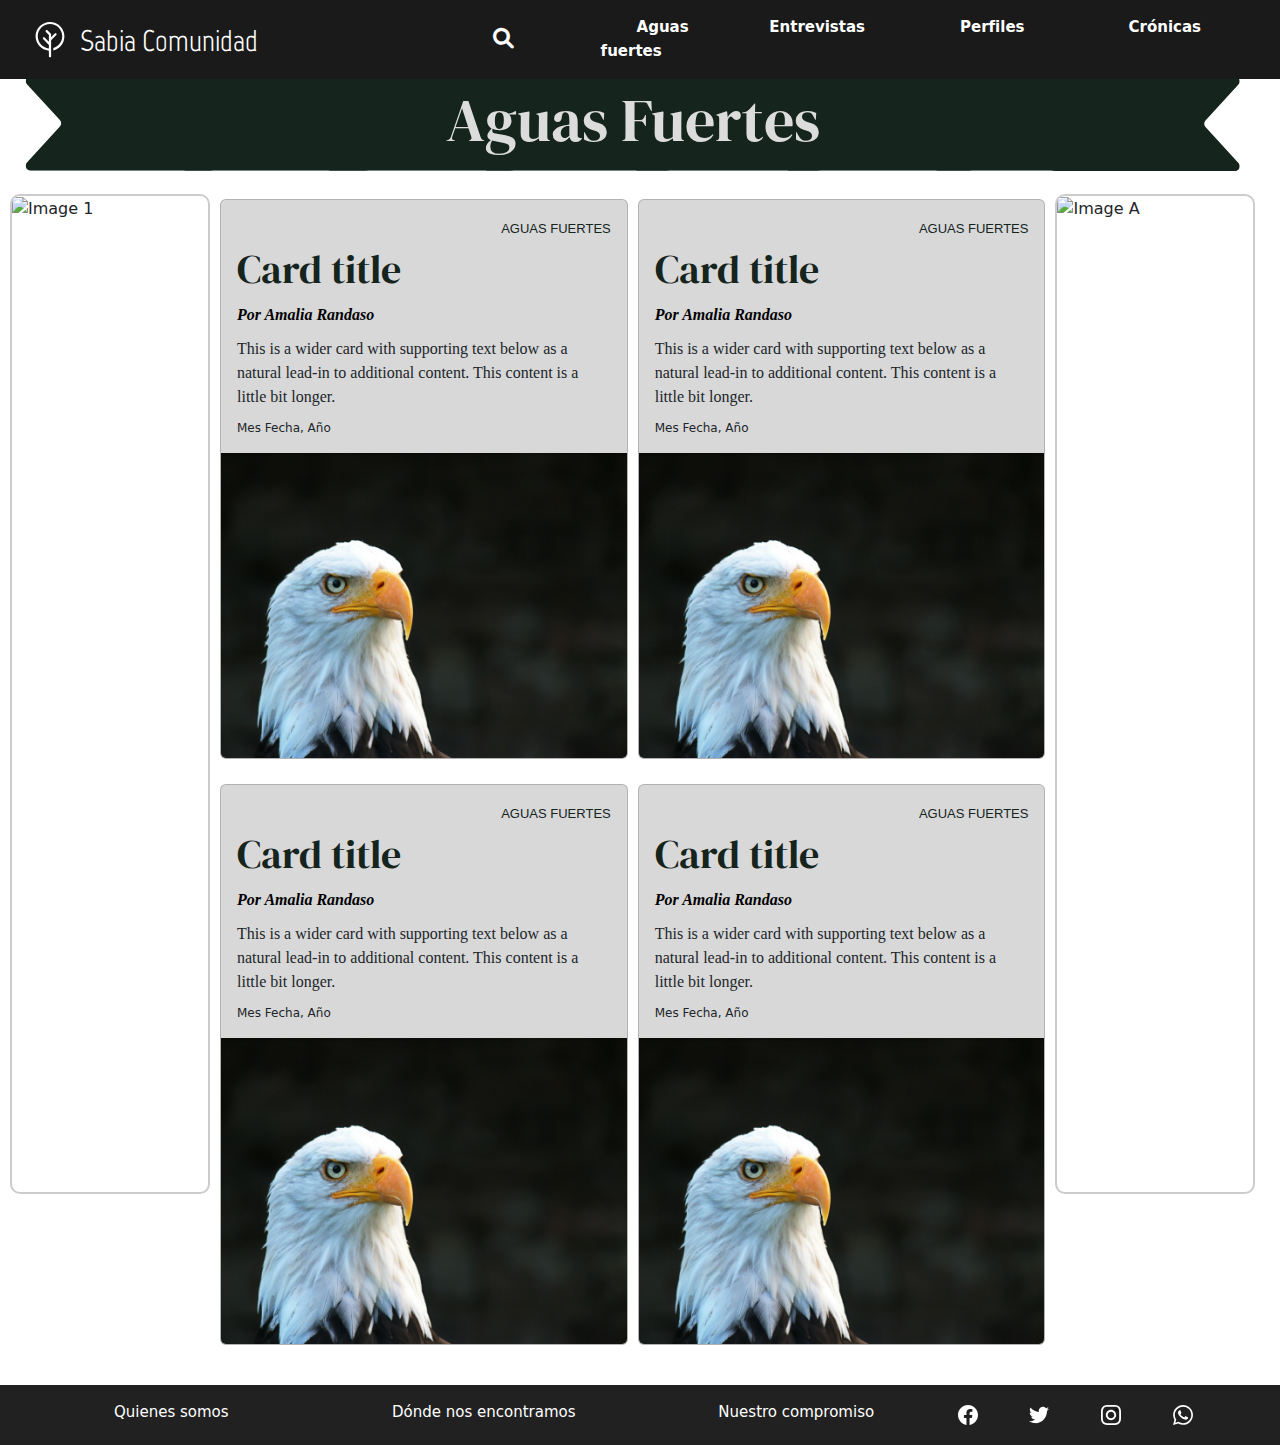
==== commit 52bb5c63: "carrouseles corregidos" ====
--- a/aguasfuertes/aguasfuertes.html
+++ b/aguasfuertes/aguasfuertes.html
@@ -164,15 +164,15 @@
             </div>
             <div class="contenido-slider-1">
                 <div class="carousel-container">
-                    <div class="carousel-slides">
-                        <div class="carousel-slide">
-                            <img src="https://via.placeholder.com/500x800/FF5733/FFFFFF?text=Image+1" alt="Image 1">
-                        </div>
-                        <div class="carousel-slide">
-                            <img src="https://via.placeholder.com/500x800/33FF57/FFFFFF?text=Image+2" alt="Image 2">
-                        </div>
-                        <div class="carousel-slide">
-                            <img src="https://via.placeholder.com/500x800/3357FF/FFFFFF?text=Image+3" alt="Image 3">
+                    <div class="carousel-slides" id="carousel1">
+                        <div class="carousel-slide">
+                            <img src="https://via.placeholder.com/200x1000/FF5733/FFFFFF?text=Image+1" alt="Image 1">
+                        </div>
+                        <div class="carousel-slide">
+                            <img src="https://via.placeholder.com/200x1000/33FF57/FFFFFF?text=Image+2" alt="Image 2">
+                        </div>
+                        <div class="carousel-slide">
+                            <img src="https://via.placeholder.com/200x1000/3357FF/FFFFFF?text=Image+3" alt="Image 3">
                         </div>
                     </div>
                 </div>
@@ -229,15 +229,15 @@
             </div>
             <div class="contenido-slider-2">
                 <div class="carousel-container">
-                    <div class="carousel-slides">
-                        <div class="carousel-slide">
-                            <img src="https://via.placeholder.com/500x800/FF5733/FFFFFF?text=Image+1" alt="Image 1">
-                        </div>
-                        <div class="carousel-slide">
-                            <img src="https://via.placeholder.com/500x800/33FF57/FFFFFF?text=Image+2" alt="Image 2">
-                        </div>
-                        <div class="carousel-slide">
-                            <img src="https://via.placeholder.com/500x800/3357FF/FFFFFF?text=Image+3" alt="Image 3">
+                    <div class="carousel-slides" id="carousel2">
+                        <div class="carousel-slide">
+                            <img src="https://via.placeholder.com/200x1000/FF5733/FFFFFF?text=Image+A" alt="Image A">
+                        </div>
+                        <div class="carousel-slide">
+                            <img src="https://via.placeholder.com/200x1000/33FF57/FFFFFF?text=Image+B" alt="Image B">
+                        </div>
+                        <div class="carousel-slide">
+                            <img src="https://via.placeholder.com/200x1000/3357FF/FFFFFF?text=Image+C" alt="Image C">
                         </div>
                     </div>
                 </div>
--- a/aguasfuertes/aguasfuertes.css
+++ b/aguasfuertes/aguasfuertes.css
@@ -115,27 +115,22 @@
 }
 .carousel-container {
     width: 200px;
-    height: 800px;
+    height: 1000px;
     overflow: hidden;
     position: relative;
     border: 2px solid #ccc;
     border-radius: 10px;
 }
-.carousel-slides-1 {
+.carousel-slides {
     display: flex;
-    width: calc(500px * 3);
-    height: 800px;
-    transition: transform 0.5s ease-in-out;
-}
-.carousel-slides-2 {
-    display: flex;
-    width: calc(500px * 3);
-    height: 800px;
+    flex-direction: column;
+    height: calc(1000px * 3);
+    width: 200px;
     transition: transform 0.5s ease-in-out;
 }
 .carousel-slide {
-    width: 500px;
-    height: 800px;
+    width: 200px;
+    height: 1000px;
 }
 .carousel-slide img {
     width: 100%;
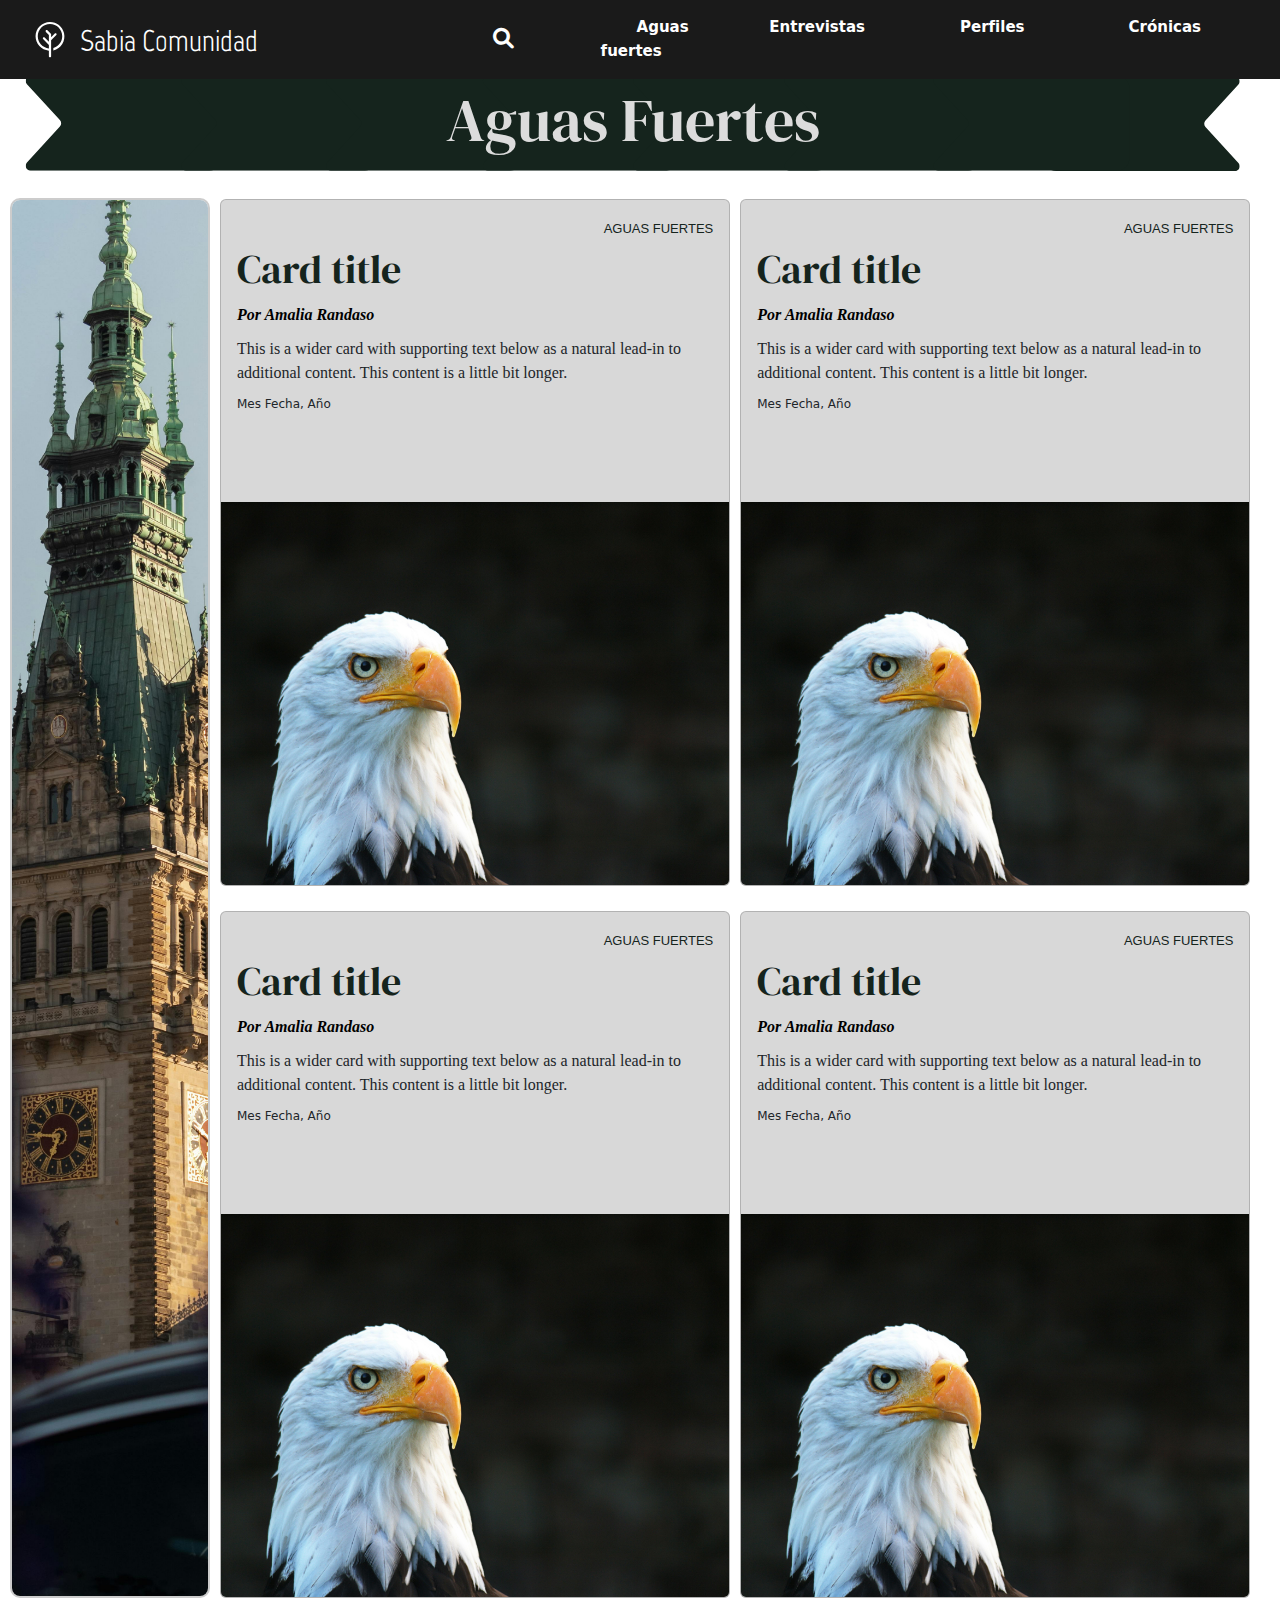
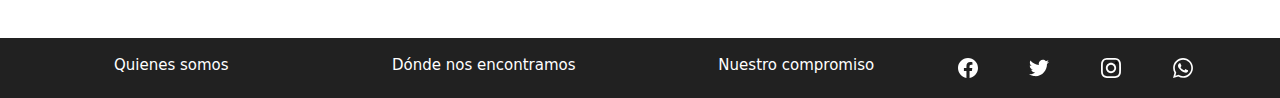
==== commit 7e57bde0: "carousel quitado, eliminada grid sobrante" ====
--- a/aguasfuertes/aguasfuertes.html
+++ b/aguasfuertes/aguasfuertes.html
@@ -76,7 +76,8 @@
         </div>
     </header>
     <main>
-        <div class="contenido-aguasfuertes">
+        <div class=
+        "contenido-aguasfuertes">
             <div class="title-seccion">
                 <svg id="etiqueta-seccion" xmlns="http://www.w3.org/2000/svg" xmlns:xlink="http://www.w3.org/1999/xlink"
                     zoomAndPan="magnify" viewBox="0 0 750 149.999998" preserveAspectRatio="xMidYMid meet" version="1.0">
@@ -166,13 +167,13 @@
                 <div class="carousel-container">
                     <div class="carousel-slides" id="carousel1">
                         <div class="carousel-slide">
-                            <img src="https://via.placeholder.com/200x1000/FF5733/FFFFFF?text=Image+1" alt="Image 1">
+                            <img src="../recursos/img (1).jpg" alt="Image 1">
                         </div>
                         <div class="carousel-slide">
-                            <img src="https://via.placeholder.com/200x1000/33FF57/FFFFFF?text=Image+2" alt="Image 2">
+                            <img src="../recursos/img (2).jpg" alt="Image 2">
                         </div>
                         <div class="carousel-slide">
-                            <img src="https://via.placeholder.com/200x1000/3357FF/FFFFFF?text=Image+3" alt="Image 3">
+                            <img src="../recursos/img (3).jpg" alt="Image 3">
                         </div>
                     </div>
                 </div>
@@ -225,21 +226,6 @@
                         <p class="card-date">Mes Fecha, Año</p>
                     </div>
                     <img src="../recursos/1.jpg" class="card-img-bottom" alt="...">
-                </div>
-            </div>
-            <div class="contenido-slider-2">
-                <div class="carousel-container">
-                    <div class="carousel-slides" id="carousel2">
-                        <div class="carousel-slide">
-                            <img src="https://via.placeholder.com/200x1000/FF5733/FFFFFF?text=Image+A" alt="Image A">
-                        </div>
-                        <div class="carousel-slide">
-                            <img src="https://via.placeholder.com/200x1000/33FF57/FFFFFF?text=Image+B" alt="Image B">
-                        </div>
-                        <div class="carousel-slide">
-                            <img src="https://via.placeholder.com/200x1000/3357FF/FFFFFF?text=Image+C" alt="Image C">
-                        </div>
-                    </div>
                 </div>
             </div>
         </div>
--- a/aguasfuertes/aguasfuertes.css
+++ b/aguasfuertes/aguasfuertes.css
@@ -46,7 +46,6 @@
 }
 
 .card {
-    display: grid;
     margin: 5px 5px 20px;
     background-color: #d8d8d8;
 }
@@ -102,35 +101,31 @@
     margin-top: 10px;
 }
 .contenido-slider-1 {
+    margin-top: 4px;
+    margin-bottom: 20px;
     display: grid;
     grid-column-start: 1;
     grid-column-end: 2;
     margin-right: 5px;
 }
-.contenido-slider-2 {
-    display: grid;
-    grid-column-start: 6;
-    grid-column-end: 7;
-    margin-left: 5px;
-}
 .carousel-container {
     width: 200px;
-    height: 1000px;
+    height: 1400px;
     overflow: hidden;
     position: relative;
     border: 2px solid #ccc;
     border-radius: 10px;
 }
 .carousel-slides {
-    display: flex;
+    display:flex;
     flex-direction: column;
-    height: calc(1000px * 3);
+    height: calc(1400px * 3);
     width: 200px;
     transition: transform 0.5s ease-in-out;
 }
 .carousel-slide {
     width: 200px;
-    height: 1000px;
+    height: 1400px;
 }
 .carousel-slide img {
     width: 100%;
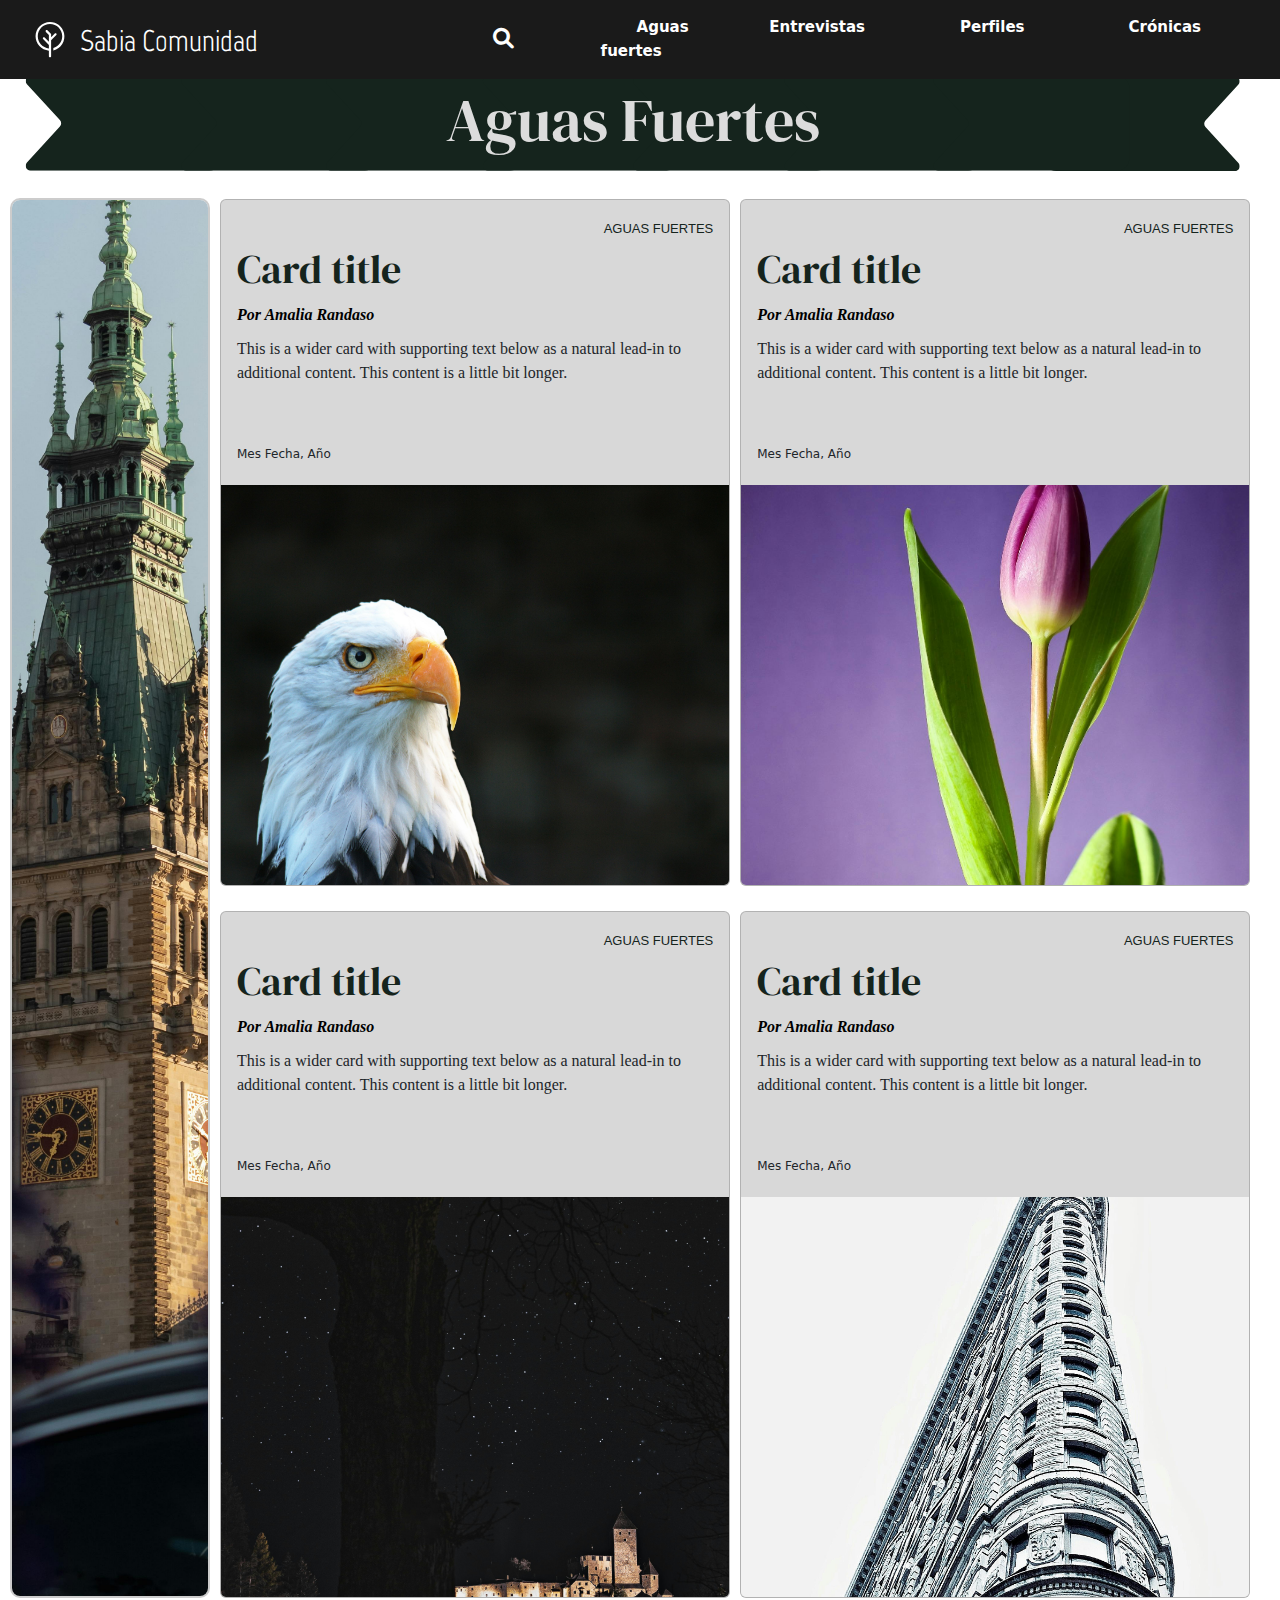
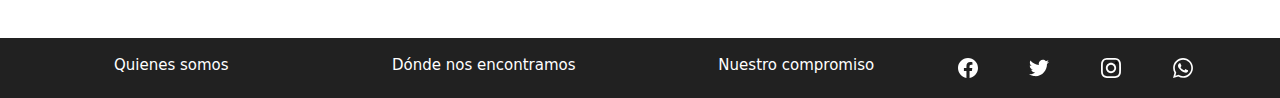
==== commit edbad1c9: "tamaño de imagenes de card corregidas" ====
--- a/aguasfuertes/aguasfuertes.html
+++ b/aguasfuertes/aguasfuertes.html
@@ -201,31 +201,31 @@
                             additional content. This content is a little bit longer.</p>
                         <p class="card-date">Mes Fecha, Año</p>
                     </div>
-                    <img src="../recursos/1.jpg" class="card-img-bottom" alt="...">
-                </div>
-                <div class="card">
-                    <div class="card-body">
-                        <p class="tipo-de-entrada"><a class="tipo-de-entrada-link" href="aguasfuertes.html">AGUAS
-                                FUERTES</a></p>
-                        <h5 class="card-title"><a href="http://">Card title</a></h5>
-                        <p class="card-for">Por <a href="http://">Amalia Randaso</a></p>
-                        <p class="card-text">This is a wider card with supporting text below as a natural lead-in to
-                            additional content. This content is a little bit longer.</p>
-                        <p class="card-date">Mes Fecha, Año</p>
-                    </div>
-                    <img src="../recursos/1.jpg" class="card-img-bottom" alt="...">
-                </div>
-                <div class="card">
-                    <div class="card-body">
-                        <p class="tipo-de-entrada"><a class="tipo-de-entrada-link" href="aguasfuertes.html">AGUAS
-                                FUERTES</a></p>
-                        <h5 class="card-title"><a href="http://">Card title</a></h5>
-                        <p class="card-for">Por <a href="http://">Amalia Randaso</a></p>
-                        <p class="card-text">This is a wider card with supporting text below as a natural lead-in to
-                            additional content. This content is a little bit longer.</p>
-                        <p class="card-date">Mes Fecha, Año</p>
-                    </div>
-                    <img src="../recursos/1.jpg" class="card-img-bottom" alt="...">
+                    <img src="../recursos/img (4).jpg" class="card-img-bottom" alt="...">
+                </div>
+                <div class="card">
+                    <div class="card-body">
+                        <p class="tipo-de-entrada"><a class="tipo-de-entrada-link" href="aguasfuertes.html">AGUAS
+                                FUERTES</a></p>
+                        <h5 class="card-title"><a href="http://">Card title</a></h5>
+                        <p class="card-for">Por <a href="http://">Amalia Randaso</a></p>
+                        <p class="card-text">This is a wider card with supporting text below as a natural lead-in to
+                            additional content. This content is a little bit longer.</p>
+                        <p class="card-date">Mes Fecha, Año</p>
+                    </div>
+                    <img src="../recursos/img (5).jpg" class="card-img-bottom" alt="...">
+                </div>
+                <div class="card">
+                    <div class="card-body">
+                        <p class="tipo-de-entrada"><a class="tipo-de-entrada-link" href="aguasfuertes.html">AGUAS
+                                FUERTES</a></p>
+                        <h5 class="card-title"><a href="http://">Card title</a></h5>
+                        <p class="card-for">Por <a href="http://">Amalia Randaso</a></p>
+                        <p class="card-text">This is a wider card with supporting text below as a natural lead-in to
+                            additional content. This content is a little bit longer.</p>
+                        <p class="card-date">Mes Fecha, Año</p>
+                    </div>
+                    <img src="../recursos/img (6).jpg" class="card-img-bottom" alt="...">
                 </div>
             </div>
         </div>
--- a/aguasfuertes/aguasfuertes.css
+++ b/aguasfuertes/aguasfuertes.css
@@ -98,7 +98,12 @@
 .card-date {
     font-family: system-ui,'Segoe UI','Open Sans', 'Helvetica Neue', sans-serif;
     font-size: 12px;
-    margin-top: 10px;
+    margin-top: 60px;
+}
+.card-img-bottom {
+    object-fit: cover;
+    width: 100%;
+    height: 400px;
 }
 .contenido-slider-1 {
     margin-top: 4px;
